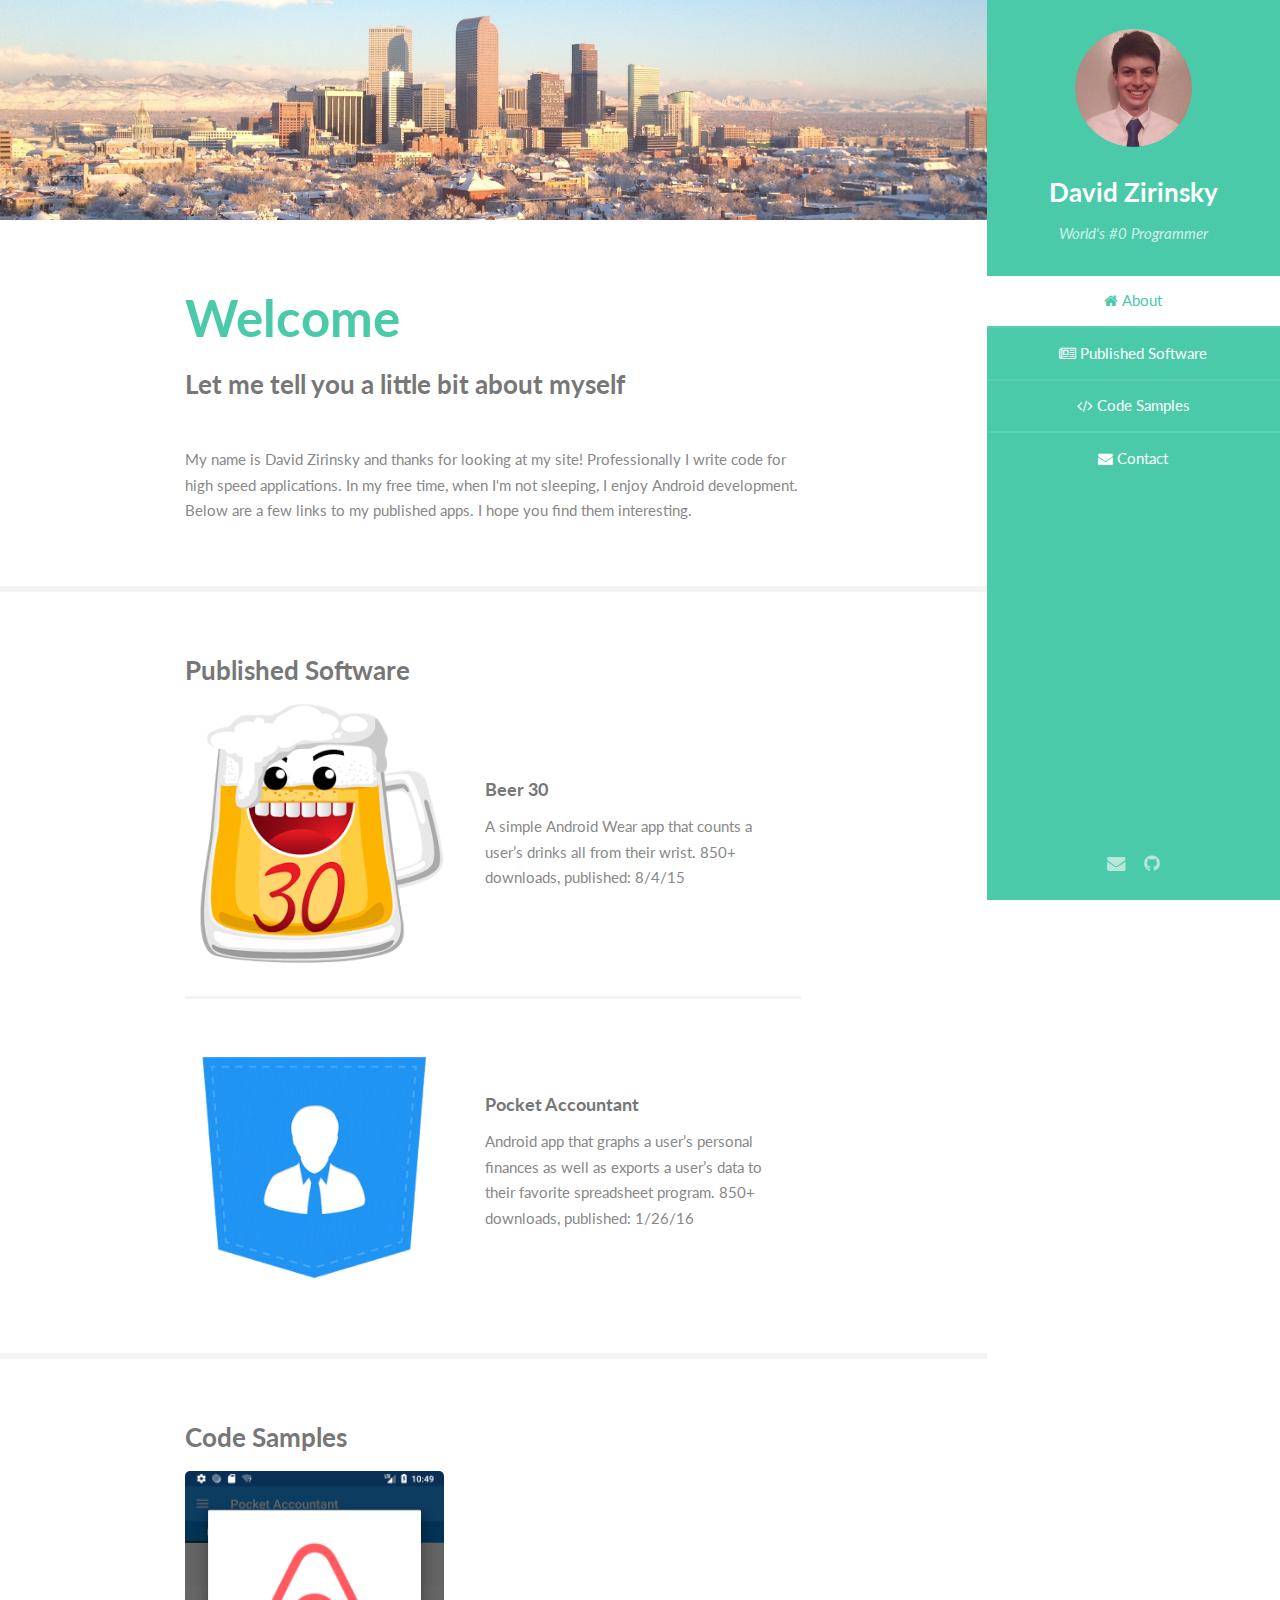
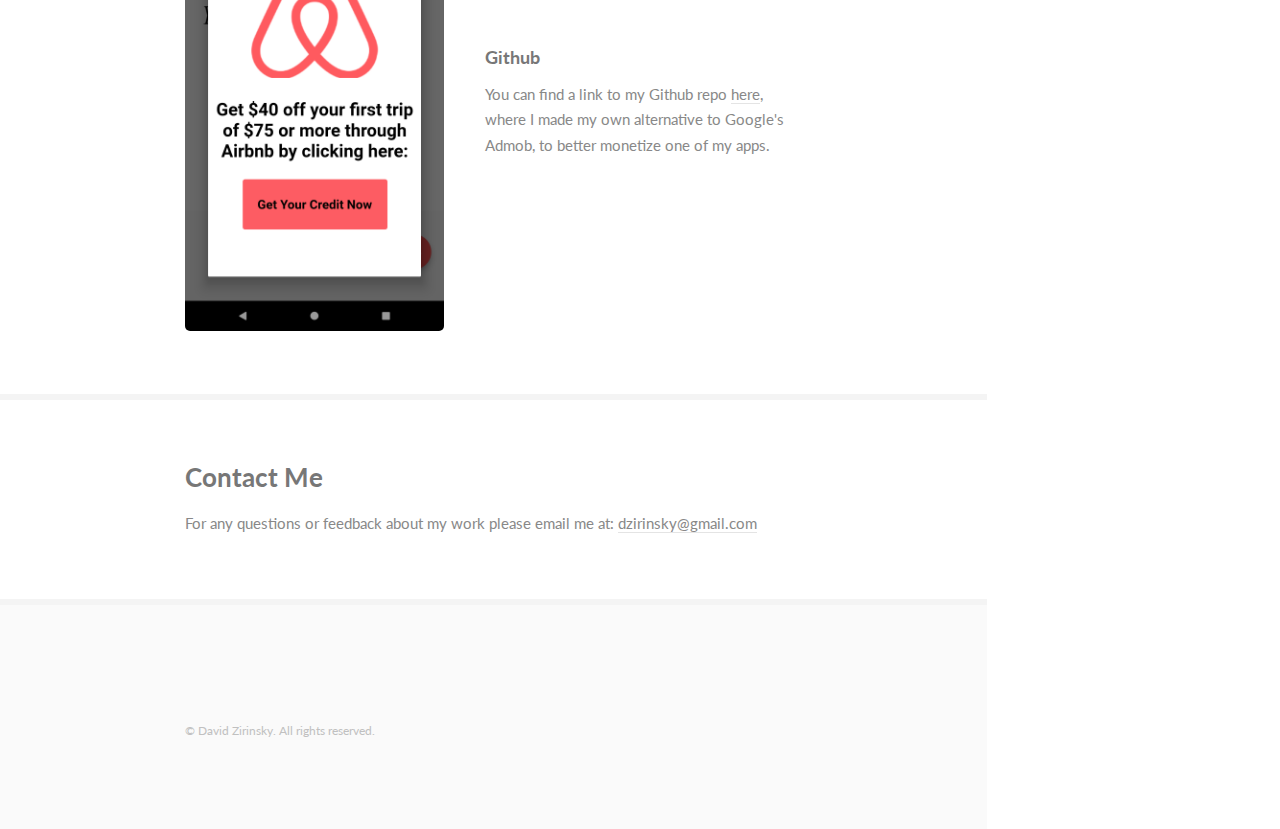
==== index.html @ 1b9c3141 "Update index.html" ====
<!DOCTYPE HTML>
<html>
	<head>
		<title>David Zirinsky's Personal Site</title>
		<meta charset="utf-8" />
		<meta name="viewport" content="width=device-width, initial-scale=1" />
		<!--[if lte IE 8]><script src="assets/js/ie/html5shiv.js"></script><![endif]-->
		<link rel="stylesheet" href="assets/css/main.css" />
		<!--[if lte IE 8]><link rel="stylesheet" href="assets/css/ie8.css" /><![endif]-->
		<script>
  			(function(i,s,o,g,r,a,m){i['GoogleAnalyticsObject']=r;i[r]=i[r]||function(){
  			(i[r].q=i[r].q||[]).push(arguments)},i[r].l=1*new Date();a=s.createElement(o),
  			m=s.getElementsByTagName(o)[0];a.async=1;a.src=g;m.parentNode.insertBefore(a,m)
  			})(window,document,'script','https://www.google-analytics.com/analytics.js','ga');

			ga('create', 'UA-75041643-2', 'auto');
 			ga('send', 'pageview');

		</script>
	</head>
	<body>

		<!-- Header -->
			<section id="header">
				<header>
					<span class="image avatar"><img src="images/avatar.jpg" alt="" /></span>
					<h1 id="logo"><a href="#">David Zirinsky</a></h1>
					<p>World's #0 Programmer</p>
				</header>
				<nav id="nav">
					<ul>
						<li><a href="#one" class="active"><i class="fa fa-home" aria-hidden="true"></i>  About</a></li>
						<li><a href="#two"><i class="fa fa-newspaper-o" aria-hidden="true"></i>  Published Software</a></li>
						<li><a href="#three"><i class="fa fa-code" aria-hidden="true"></i>  Code Samples</a></li>
						<li><a href="#four"><i class="fa fa-envelope" aria-hidden="true"></i>  Contact</a></li>
					</ul>
				</nav>
				
				<footer>
					<ul class="icons">

						<li><a href="mailto:dzirinsky@gmail.com" class="icon fa-envelope"><span class="label">Email</span></a></li>
						<li><a href="https://github.com/DavidZirinsky/" class="icon fa-github"><span class="label">Github</span></a></li>

					</ul>
				</footer>
			
			</section>

		<!-- Wrapper -->
			<div id="wrapper">

				<!-- Main -->
					<div id="main">

						<!-- About -->
							<section id="one">
								<div class="container">
									<header class="major">
										<h2>Welcome</h2>
										<p>Let me tell you a little bit about myself<br />

									</header>
									<p>My name is David Zirinsky and thanks for looking at my site! Professionally I write code for high speed applications. In my free time, when I'm not sleeping, I enjoy Android development.
										Below are a few links to my published apps. I hope you find them interesting.
									</p>
								</div>
							</section>

						
						<!-- Software -->
							<section id="two">
								<div class="container">
									<h3>Published Software</h3>
									
									<div class="features">
										<article>
											<a href="https://play.google.com/store/apps/details?id=rapidrabbitsoftware.beer30&hl=en" class="image"><img src="images/beer_30.png" alt="" /></a>
											<div class="inner">
												<h4><a href="https://play.google.com/store/apps/details?id=rapidrabbitsoftware.beer30&hl=en">Beer 30</a></h4>
												<p>A simple Android Wear app that counts a user’s drinks all from their wrist. 850+ downloads, published: 8/4/15</p>
											</div>
										</article>
										<article>
											<a href="https://play.google.com/store/apps/details?id=com.DavidZirinsky.PocketAccountant&hl=en" class="image"><img src="images/pocket accountant.png" alt="" /></a>
											
											<div class="inner">
												<h4><a href="https://play.google.com/store/apps/details?id=com.DavidZirinsky.PocketAccountant&hl=en">
													Pocket Accountant</a></h4>
												<p>
													Android app that graphs a user’s personal finances as well as exports a user’s data to their favorite spreadsheet program.  850+ downloads, published: 1/26/16
												</p>
											</div>
										</article>
										
									</div>
								</div>
							</section>
						
						<!-- code samples-->
							<section id="three">
								<div class="container">
									<h3>Code Samples</h3>

<div class="features">
										<article>
											<a href="https://github.com/DavidZirinsky/Custom-Ad" class="image"><img src="images/screenshot.png" alt="" /></a>
											<div class="inner">
												<h4><a href="https://github.com/DavidZirinsky/Custom-Ad">Github</a></h4>
												<p>You can find a link to my Github repo <a href="https://github.com/DavidZirinsky/Custom-Ad">here</a>, where I made my own alternative to Google's Admob, to better monetize one of my apps.</p>
											</div>
										</article>
</div>


									
									</ul>
								</div>
							</section>						

						<!--contact -->
							<section id="four">
								<div class="container">
									<h3>Contact Me</h3>
									

							<p>For any questions or feedback about my work please email me at: <a href="mailto:dzirinsky@gmail.com">dzirinsky@gmail.com</a></p>
							
								</div>
							</section>
						


					<section id="footer">
						<div class="container">
							<ul class="copyright">
								<li>&copy; David Zirinsky. All rights reserved.</li>
							</ul>
						</div>
					</section>

			</div>

		<!-- Scripts -->
			<script src="assets/js/jquery.min.js"></script>
			<script src="assets/js/jquery.scrollzer.min.js"></script>
			<script src="assets/js/jquery.scrolly.min.js"></script>
			<script src="assets/js/skel.min.js"></script>
			<script src="assets/js/util.js"></script>
			<!--[if lte IE 8]><script src="assets/js/ie/respond.min.js"></script><![endif]-->
			<script src="assets/js/main.js"></script>

	</body>
	
</html>
---- assets/css/main.css ----
@import url("font-awesome.min.css");
@import url("https://fonts.googleapis.com/css?family=Lato:400,400italic,700,700italic|Source+Code+Pro:400");




/* Reset */
	html, body, div, span, applet, object, iframe, h1, h2, h3, h4, h5, h6, p, blockquote, pre, a, abbr, acronym, address, big, cite, code, del, dfn, em, img, ins, kbd, q, s, samp, small, strike, strong, sub, sup, tt, var, b, u, i, center, dl, dt, dd, ol, ul, li, fieldset, form, label, legend, table, caption, tbody, tfoot, thead, tr, th, td, article, aside, canvas, details, embed, figure, figcaption, footer, header, hgroup, menu, nav, output, ruby, section, summary, time, mark, audio, video {
		margin: 0;
		padding: 0;
		border: 0;
		font-size: 100%;
		font: inherit;
		vertical-align: baseline;
	}

	article, aside, details, figcaption, figure, footer, header, hgroup, menu, nav, section {
		display: block;
	}

	body {
		line-height: 1;
	}

	ol, ul {
		list-style: none;
	}

	blockquote, q {
		quotes: none;
	}

	blockquote:before, blockquote:after, q:before, q:after {
		content: '';
		content: none;
	}

	table {
		border-collapse: collapse;
		border-spacing: 0;
	}

	body {
		-webkit-text-size-adjust: none;
	}

/* Box Model */

	*, *:before, *:after {
		-moz-box-sizing: border-box;
		-webkit-box-sizing: border-box;
		box-sizing: border-box;
	}

/* Containers */

	.container {
		margin-left: auto;
		margin-right: auto;
	}

	.container.\31 25\25 {
		width: 100%;
		max-width: 56.25em;
		min-width: 45em;
	}

	.container.\37 5\25 {
		width: 33.75em;
	}

	.container.\35 0\25 {
		width: 22.5em;
	}

	.container.\32 5\25 {
		width: 11.25em;
	}

	.container {
		width: 45em;
	}

	@media screen and (max-width: 1680px) {

		.container.\31 25\25 {
			width: 100%;
			max-width: 56.25em;
			min-width: 45em;
		}

		.container.\37 5\25 {
			width: 33.75em;
		}

		.container.\35 0\25 {
			width: 22.5em;
		}

		.container.\32 5\25 {
			width: 11.25em;
		}

		.container {
			width: 45em;
		}

	}

	@media screen and (max-width: 1280px) {

		.container.\31 25\25 {
			width: 100%;
			max-width: 52.5em;
			min-width: 42em;
		}

		.container.\37 5\25 {
			width: 31.5em;
		}

		.container.\35 0\25 {
			width: 21em;
		}

		.container.\32 5\25 {
			width: 10.5em;
		}

		.container {
			width: 42em;
		}

	}

	@media screen and (max-width: 1024px) {

		.container.\31 25\25 {
			width: 100%;
			max-width: 106.25%;
			min-width: 85%;
		}

		.container.\37 5\25 {
			width: 63.75%;
		}

		.container.\35 0\25 {
			width: 42.5%;
		}

		.container.\32 5\25 {
			width: 21.25%;
		}

		.container {
			width: 85% !important;
		}

	}

	@media screen and (max-width: 736px) {

		.container.\31 25\25 {
			width: 100%;
			max-width: 112.5%;
			min-width: 90%;
		}

		.container.\37 5\25 {
			width: 67.5%;
		}

		.container.\35 0\25 {
			width: 45%;
		}

		.container.\32 5\25 {
			width: 22.5%;
		}

		.container {
			width: 90% !important;
		}

	}

	@media screen and (max-width: 480px) {

		.container.\31 25\25 {
			width: 100%;
			max-width: 112.5%;
			min-width: 90%;
		}

		.container.\37 5\25 {
			width: 67.5%;
		}

		.container.\35 0\25 {
			width: 45%;
		}

		.container.\32 5\25 {
			width: 22.5%;
		}

		.container {
			width: 90% !important;
		}

	}

/* Grid */

	.row {
		border-bottom: solid 1px transparent;
		-moz-box-sizing: border-box;
		-webkit-box-sizing: border-box;
		box-sizing: border-box;
	}

	.row > * {
		float: left;
		-moz-box-sizing: border-box;
		-webkit-box-sizing: border-box;
		box-sizing: border-box;
	}

	.row:after, .row:before {
		content: '';
		display: block;
		clear: both;
		height: 0;
	}

	.row.uniform > * > :first-child {
		margin-top: 0;
	}

	.row.uniform > * > :last-child {
		margin-bottom: 0;
	}

	.row.\30 \25 > * {
		padding: 0 0 0 0em;
	}

	.row.\30 \25 {
		margin: 0 0 -1px 0em;
	}

	.row.uniform.\30 \25 > * {
		padding: 0em 0 0 0em;
	}

	.row.uniform.\30 \25 {
		margin: 0em 0 -1px 0em;
	}

	.row > * {
		padding: 0 0 0 2em;
	}

	.row {
		margin: 0 0 -1px -2em;
	}

	.row.uniform > * {
		padding: 2em 0 0 2em;
	}

	.row.uniform {
		margin: -2em 0 -1px -2em;
	}

	.row.\32 00\25 > * {
		padding: 0 0 0 4em;
	}

	.row.\32 00\25 {
		margin: 0 0 -1px -4em;
	}

	.row.uniform.\32 00\25 > * {
		padding: 4em 0 0 4em;
	}

	.row.uniform.\32 00\25 {
		margin: -4em 0 -1px -4em;
	}

	.row.\31 50\25 > * {
		padding: 0 0 0 3em;
	}

	.row.\31 50\25 {
		margin: 0 0 -1px -3em;
	}

	.row.uniform.\31 50\25 > * {
		padding: 3em 0 0 3em;
	}

	.row.uniform.\31 50\25 {
		margin: -3em 0 -1px -3em;
	}

	.row.\35 0\25 > * {
		padding: 0 0 0 1em;
	}

	.row.\35 0\25 {
		margin: 0 0 -1px -1em;
	}

	.row.uniform.\35 0\25 > * {
		padding: 1em 0 0 1em;
	}

	.row.uniform.\35 0\25 {
		margin: -1em 0 -1px -1em;
	}

	.row.\32 5\25 > * {
		padding: 0 0 0 0.5em;
	}

	.row.\32 5\25 {
		margin: 0 0 -1px -0.5em;
	}

	.row.uniform.\32 5\25 > * {
		padding: 0.5em 0 0 0.5em;
	}

	.row.uniform.\32 5\25 {
		margin: -0.5em 0 -1px -0.5em;
	}

	.\31 2u, .\31 2u\24 {
		width: 100%;
		clear: none;
		margin-left: 0;
	}

	.\31 1u, .\31 1u\24 {
		width: 91.6666666667%;
		clear: none;
		margin-left: 0;
	}

	.\31 0u, .\31 0u\24 {
		width: 83.3333333333%;
		clear: none;
		margin-left: 0;
	}

	.\39 u, .\39 u\24 {
		width: 75%;
		clear: none;
		margin-left: 0;
	}

	.\38 u, .\38 u\24 {
		width: 66.6666666667%;
		clear: none;
		margin-left: 0;
	}

	.\37 u, .\37 u\24 {
		width: 58.3333333333%;
		clear: none;
		margin-left: 0;
	}

	.\36 u, .\36 u\24 {
		width: 50%;
		clear: none;
		margin-left: 0;
	}

	.\35 u, .\35 u\24 {
		width: 41.6666666667%;
		clear: none;
		margin-left: 0;
	}

	.\34 u, .\34 u\24 {
		width: 33.3333333333%;
		clear: none;
		margin-left: 0;
	}

	.\33 u, .\33 u\24 {
		width: 25%;
		clear: none;
		margin-left: 0;
	}

	.\32 u, .\32 u\24 {
		width: 16.6666666667%;
		clear: none;
		margin-left: 0;
	}

	.\31 u, .\31 u\24 {
		width: 8.3333333333%;
		clear: none;
		margin-left: 0;
	}

	.\31 2u\24 + *,
	.\31 1u\24 + *,
	.\31 0u\24 + *,
	.\39 u\24 + *,
	.\38 u\24 + *,
	.\37 u\24 + *,
	.\36 u\24 + *,
	.\35 u\24 + *,
	.\34 u\24 + *,
	.\33 u\24 + *,
	.\32 u\24 + *,
	.\31 u\24 + * {
		clear: left;
	}

	.\-11u {
		margin-left: 91.66667%;
	}

	.\-10u {
		margin-left: 83.33333%;
	}

	.\-9u {
		margin-left: 75%;
	}

	.\-8u {
		margin-left: 66.66667%;
	}

	.\-7u {
		margin-left: 58.33333%;
	}

	.\-6u {
		margin-left: 50%;
	}

	.\-5u {
		margin-left: 41.66667%;
	}

	.\-4u {
		margin-left: 33.33333%;
	}

	.\-3u {
		margin-left: 25%;
	}

	.\-2u {
		margin-left: 16.66667%;
	}

	.\-1u {
		margin-left: 8.33333%;
	}

	@media screen and (max-width: 1680px) {

		.row > * {
			padding: 0 0 0 2em;
		}

		.row {
			margin: 0 0 -1px -2em;
		}

		.row.uniform > * {
			padding: 2em 0 0 2em;
		}

		.row.uniform {
			margin: -2em 0 -1px -2em;
		}

		.row.\32 00\25 > * {
			padding: 0 0 0 4em;
		}

		.row.\32 00\25 {
			margin: 0 0 -1px -4em;
		}

		.row.uniform.\32 00\25 > * {
			padding: 4em 0 0 4em;
		}

		.row.uniform.\32 00\25 {
			margin: -4em 0 -1px -4em;
		}

		.row.\31 50\25 > * {
			padding: 0 0 0 3em;
		}

		.row.\31 50\25 {
			margin: 0 0 -1px -3em;
		}

		.row.uniform.\31 50\25 > * {
			padding: 3em 0 0 3em;
		}

		.row.uniform.\31 50\25 {
			margin: -3em 0 -1px -3em;
		}

		.row.\35 0\25 > * {
			padding: 0 0 0 1em;
		}

		.row.\35 0\25 {
			margin: 0 0 -1px -1em;
		}

		.row.uniform.\35 0\25 > * {
			padding: 1em 0 0 1em;
		}

		.row.uniform.\35 0\25 {
			margin: -1em 0 -1px -1em;
		}

		.row.\32 5\25 > * {
			padding: 0 0 0 0.5em;
		}

		.row.\32 5\25 {
			margin: 0 0 -1px -0.5em;
		}

		.row.uniform.\32 5\25 > * {
			padding: 0.5em 0 0 0.5em;
		}

		.row.uniform.\32 5\25 {
			margin: -0.5em 0 -1px -0.5em;
		}

		.\31 2u\28xlarge\29, .\31 2u\24\28xlarge\29 {
			width: 100%;
			clear: none;
			margin-left: 0;
		}

		.\31 1u\28xlarge\29, .\31 1u\24\28xlarge\29 {
			width: 91.6666666667%;
			clear: none;
			margin-left: 0;
		}

		.\31 0u\28xlarge\29, .\31 0u\24\28xlarge\29 {
			width: 83.3333333333%;
			clear: none;
			margin-left: 0;
		}

		.\39 u\28xlarge\29, .\39 u\24\28xlarge\29 {
			width: 75%;
			clear: none;
			margin-left: 0;
		}

		.\38 u\28xlarge\29, .\38 u\24\28xlarge\29 {
			width: 66.6666666667%;
			clear: none;
			margin-left: 0;
		}

		.\37 u\28xlarge\29, .\37 u\24\28xlarge\29 {
			width: 58.3333333333%;
			clear: none;
			margin-left: 0;
		}

		.\36 u\28xlarge\29, .\36 u\24\28xlarge\29 {
			width: 50%;
			clear: none;
			margin-left: 0;
		}

		.\35 u\28xlarge\29, .\35 u\24\28xlarge\29 {
			width: 41.6666666667%;
			clear: none;
			margin-left: 0;
		}

		.\34 u\28xlarge\29, .\34 u\24\28xlarge\29 {
			width: 33.3333333333%;
			clear: none;
			margin-left: 0;
		}

		.\33 u\28xlarge\29, .\33 u\24\28xlarge\29 {
			width: 25%;
			clear: none;
			margin-left: 0;
		}

		.\32 u\28xlarge\29, .\32 u\24\28xlarge\29 {
			width: 16.6666666667%;
			clear: none;
			margin-left: 0;
		}

		.\31 u\28xlarge\29, .\31 u\24\28xlarge\29 {
			width: 8.3333333333%;
			clear: none;
			margin-left: 0;
		}

		.\31 2u\24\28xlarge\29 + *,
		.\31 1u\24\28xlarge\29 + *,
		.\31 0u\24\28xlarge\29 + *,
		.\39 u\24\28xlarge\29 + *,
		.\38 u\24\28xlarge\29 + *,
		.\37 u\24\28xlarge\29 + *,
		.\36 u\24\28xlarge\29 + *,
		.\35 u\24\28xlarge\29 + *,
		.\34 u\24\28xlarge\29 + *,
		.\33 u\24\28xlarge\29 + *,
		.\32 u\24\28xlarge\29 + *,
		.\31 u\24\28xlarge\29 + * {
			clear: left;
		}

		.\-11u\28xlarge\29 {
			margin-left: 91.66667%;
		}

		.\-10u\28xlarge\29 {
			margin-left: 83.33333%;
		}

		.\-9u\28xlarge\29 {
			margin-left: 75%;
		}

		.\-8u\28xlarge\29 {
			margin-left: 66.66667%;
		}

		.\-7u\28xlarge\29 {
			margin-left: 58.33333%;
		}

		.\-6u\28xlarge\29 {
			margin-left: 50%;
		}

		.\-5u\28xlarge\29 {
			margin-left: 41.66667%;
		}

		.\-4u\28xlarge\29 {
			margin-left: 33.33333%;
		}

		.\-3u\28xlarge\29 {
			margin-left: 25%;
		}

		.\-2u\28xlarge\29 {
			margin-left: 16.66667%;
		}

		.\-1u\28xlarge\29 {
			margin-left: 8.33333%;
		}

	}

	@media screen and (max-width: 1280px) {

		.row > * {
			padding: 0 0 0 1.5em;
		}

		.row {
			margin: 0 0 -1px -1.5em;
		}

		.row.uniform > * {
			padding: 1.5em 0 0 1.5em;
		}

		.row.uniform {
			margin: -1.5em 0 -1px -1.5em;
		}

		.row.\32 00\25 > * {
			padding: 0 0 0 3em;
		}

		.row.\32 00\25 {
			margin: 0 0 -1px -3em;
		}

		.row.uniform.\32 00\25 > * {
			padding: 3em 0 0 3em;
		}

		.row.uniform.\32 00\25 {
			margin: -3em 0 -1px -3em;
		}

		.row.\31 50\25 > * {
			padding: 0 0 0 2.25em;
		}

		.row.\31 50\25 {
			margin: 0 0 -1px -2.25em;
		}

		.row.uniform.\31 50\25 > * {
			padding: 2.25em 0 0 2.25em;
		}

		.row.uniform.\31 50\25 {
			margin: -2.25em 0 -1px -2.25em;
		}

		.row.\35 0\25 > * {
			padding: 0 0 0 0.75em;
		}

		.row.\35 0\25 {
			margin: 0 0 -1px -0.75em;
		}

		.row.uniform.\35 0\25 > * {
			padding: 0.75em 0 0 0.75em;
		}

		.row.uniform.\35 0\25 {
			margin: -0.75em 0 -1px -0.75em;
		}

		.row.\32 5\25 > * {
			padding: 0 0 0 0.375em;
		}

		.row.\32 5\25 {
			margin: 0 0 -1px -0.375em;
		}

		.row.uniform.\32 5\25 > * {
			padding: 0.375em 0 0 0.375em;
		}

		.row.uniform.\32 5\25 {
			margin: -0.375em 0 -1px -0.375em;
		}

		.\31 2u\28large\29, .\31 2u\24\28large\29 {
			width: 100%;
			clear: none;
			margin-left: 0;
		}

		.\31 1u\28large\29, .\31 1u\24\28large\29 {
			width: 91.6666666667%;
			clear: none;
			margin-left: 0;
		}

		.\31 0u\28large\29, .\31 0u\24\28large\29 {
			width: 83.3333333333%;
			clear: none;
			margin-left: 0;
		}

		.\39 u\28large\29, .\39 u\24\28large\29 {
			width: 75%;
			clear: none;
			margin-left: 0;
		}

		.\38 u\28large\29, .\38 u\24\28large\29 {
			width: 66.6666666667%;
			clear: none;
			margin-left: 0;
		}

		.\37 u\28large\29, .\37 u\24\28large\29 {
			width: 58.3333333333%;
			clear: none;
			margin-left: 0;
		}

		.\36 u\28large\29, .\36 u\24\28large\29 {
			width: 50%;
			clear: none;
			margin-left: 0;
		}

		.\35 u\28large\29, .\35 u\24\28large\29 {
			width: 41.6666666667%;
			clear: none;
			margin-left: 0;
		}

		.\34 u\28large\29, .\34 u\24\28large\29 {
			width: 33.3333333333%;
			clear: none;
			margin-left: 0;
		}

		.\33 u\28large\29, .\33 u\24\28large\29 {
			width: 25%;
			clear: none;
			margin-left: 0;
		}

		.\32 u\28large\29, .\32 u\24\28large\29 {
			width: 16.6666666667%;
			clear: none;
			margin-left: 0;
		}

		.\31 u\28large\29, .\31 u\24\28large\29 {
			width: 8.3333333333%;
			clear: none;
			margin-left: 0;
		}

		.\31 2u\24\28large\29 + *,
		.\31 1u\24\28large\29 + *,
		.\31 0u\24\28large\29 + *,
		.\39 u\24\28large\29 + *,
		.\38 u\24\28large\29 + *,
		.\37 u\24\28large\29 + *,
		.\36 u\24\28large\29 + *,
		.\35 u\24\28large\29 + *,
		.\34 u\24\28large\29 + *,
		.\33 u\24\28large\29 + *,
		.\32 u\24\28large\29 + *,
		.\31 u\24\28large\29 + * {
			clear: left;
		}

		.\-11u\28large\29 {
			margin-left: 91.66667%;
		}

		.\-10u\28large\29 {
			margin-left: 83.33333%;
		}

		.\-9u\28large\29 {
			margin-left: 75%;
		}

		.\-8u\28large\29 {
			margin-left: 66.66667%;
		}

		.\-7u\28large\29 {
			margin-left: 58.33333%;
		}

		.\-6u\28large\29 {
			margin-left: 50%;
		}

		.\-5u\28large\29 {
			margin-left: 41.66667%;
		}

		.\-4u\28large\29 {
			margin-left: 33.33333%;
		}

		.\-3u\28large\29 {
			margin-left: 25%;
		}

		.\-2u\28large\29 {
			margin-left: 16.66667%;
		}

		.\-1u\28large\29 {
			margin-left: 8.33333%;
		}

	}

	@media screen and (max-width: 1024px) {

		.row > * {
			padding: 0 0 0 1.5em;
		}

		.row {
			margin: 0 0 -1px -1.5em;
		}

		.row.uniform > * {
			padding: 1.5em 0 0 1.5em;
		}

		.row.uniform {
			margin: -1.5em 0 -1px -1.5em;
		}

		.row.\32 00\25 > * {
			padding: 0 0 0 3em;
		}

		.row.\32 00\25 {
			margin: 0 0 -1px -3em;
		}

		.row.uniform.\32 00\25 > * {
			padding: 3em 0 0 3em;
		}

		.row.uniform.\32 00\25 {
			margin: -3em 0 -1px -3em;
		}

		.row.\31 50\25 > * {
			padding: 0 0 0 2.25em;
		}

		.row.\31 50\25 {
			margin: 0 0 -1px -2.25em;
		}

		.row.uniform.\31 50\25 > * {
			padding: 2.25em 0 0 2.25em;
		}

		.row.uniform.\31 50\25 {
			margin: -2.25em 0 -1px -2.25em;
		}

		.row.\35 0\25 > * {
			padding: 0 0 0 0.75em;
		}

		.row.\35 0\25 {
			margin: 0 0 -1px -0.75em;
		}

		.row.uniform.\35 0\25 > * {
			padding: 0.75em 0 0 0.75em;
		}

		.row.uniform.\35 0\25 {
			margin: -0.75em 0 -1px -0.75em;
		}

		.row.\32 5\25 > * {
			padding: 0 0 0 0.375em;
		}

		.row.\32 5\25 {
			margin: 0 0 -1px -0.375em;
		}

		.row.uniform.\32 5\25 > * {
			padding: 0.375em 0 0 0.375em;
		}

		.row.uniform.\32 5\25 {
			margin: -0.375em 0 -1px -0.375em;
		}

		.\31 2u\28medium\29, .\31 2u\24\28medium\29 {
			width: 100%;
			clear: none;
			margin-left: 0;
		}

		.\31 1u\28medium\29, .\31 1u\24\28medium\29 {
			width: 91.6666666667%;
			clear: none;
			margin-left: 0;
		}

		.\31 0u\28medium\29, .\31 0u\24\28medium\29 {
			width: 83.3333333333%;
			clear: none;
			margin-left: 0;
		}

		.\39 u\28medium\29, .\39 u\24\28medium\29 {
			width: 75%;
			clear: none;
			margin-left: 0;
		}

		.\38 u\28medium\29, .\38 u\24\28medium\29 {
			width: 66.6666666667%;
			clear: none;
			margin-left: 0;
		}

		.\37 u\28medium\29, .\37 u\24\28medium\29 {
			width: 58.3333333333%;
			clear: none;
			margin-left: 0;
		}

		.\36 u\28medium\29, .\36 u\24\28medium\29 {
			width: 50%;
			clear: none;
			margin-left: 0;
		}

		.\35 u\28medium\29, .\35 u\24\28medium\29 {
			width: 41.6666666667%;
			clear: none;
			margin-left: 0;
		}

		.\34 u\28medium\29, .\34 u\24\28medium\29 {
			width: 33.3333333333%;
			clear: none;
			margin-left: 0;
		}

		.\33 u\28medium\29, .\33 u\24\28medium\29 {
			width: 25%;
			clear: none;
			margin-left: 0;
		}

		.\32 u\28medium\29, .\32 u\24\28medium\29 {
			width: 16.6666666667%;
			clear: none;
			margin-left: 0;
		}

		.\31 u\28medium\29, .\31 u\24\28medium\29 {
			width: 8.3333333333%;
			clear: none;
			margin-left: 0;
		}

		.\31 2u\24\28medium\29 + *,
		.\31 1u\24\28medium\29 + *,
		.\31 0u\24\28medium\29 + *,
		.\39 u\24\28medium\29 + *,
		.\38 u\24\28medium\29 + *,
		.\37 u\24\28medium\29 + *,
		.\36 u\24\28medium\29 + *,
		.\35 u\24\28medium\29 + *,
		.\34 u\24\28medium\29 + *,
		.\33 u\24\28medium\29 + *,
		.\32 u\24\28medium\29 + *,
		.\31 u\24\28medium\29 + * {
			clear: left;
		}

		.\-11u\28medium\29 {
			margin-left: 91.66667%;
		}

		.\-10u\28medium\29 {
			margin-left: 83.33333%;
		}

		.\-9u\28medium\29 {
			margin-left: 75%;
		}

		.\-8u\28medium\29 {
			margin-left: 66.66667%;
		}

		.\-7u\28medium\29 {
			margin-left: 58.33333%;
		}

		.\-6u\28medium\29 {
			margin-left: 50%;
		}

		.\-5u\28medium\29 {
			margin-left: 41.66667%;
		}

		.\-4u\28medium\29 {
			margin-left: 33.33333%;
		}

		.\-3u\28medium\29 {
			margin-left: 25%;
		}

		.\-2u\28medium\29 {
			margin-left: 16.66667%;
		}

		.\-1u\28medium\29 {
			margin-left: 8.33333%;
		}

	}

	@media screen and (max-width: 736px) {

		.row > * {
			padding: 0 0 0 1.25em;
		}

		.row {
			margin: 0 0 -1px -1.25em;
		}

		.row.uniform > * {
			padding: 1.25em 0 0 1.25em;
		}

		.row.uniform {
			margin: -1.25em 0 -1px -1.25em;
		}

		.row.\32 00\25 > * {
			padding: 0 0 0 2.5em;
		}

		.row.\32 00\25 {
			margin: 0 0 -1px -2.5em;
		}

		.row.uniform.\32 00\25 > * {
			padding: 2.5em 0 0 2.5em;
		}

		.row.uniform.\32 00\25 {
			margin: -2.5em 0 -1px -2.5em;
		}

		.row.\31 50\25 > * {
			padding: 0 0 0 1.875em;
		}

		.row.\31 50\25 {
			margin: 0 0 -1px -1.875em;
		}

		.row.uniform.\31 50\25 > * {
			padding: 1.875em 0 0 1.875em;
		}

		.row.uniform.\31 50\25 {
			margin: -1.875em 0 -1px -1.875em;
		}

		.row.\35 0\25 > * {
			padding: 0 0 0 0.625em;
		}

		.row.\35 0\25 {
			margin: 0 0 -1px -0.625em;
		}

		.row.uniform.\35 0\25 > * {
			padding: 0.625em 0 0 0.625em;
		}

		.row.uniform.\35 0\25 {
			margin: -0.625em 0 -1px -0.625em;
		}

		.row.\32 5\25 > * {
			padding: 0 0 0 0.3125em;
		}

		.row.\32 5\25 {
			margin: 0 0 -1px -0.3125em;
		}

		.row.uniform.\32 5\25 > * {
			padding: 0.3125em 0 0 0.3125em;
		}

		.row.uniform.\32 5\25 {
			margin: -0.3125em 0 -1px -0.3125em;
		}

		.\31 2u\28small\29, .\31 2u\24\28small\29 {
			width: 100%;
			clear: none;
			margin-left: 0;
		}

		.\31 1u\28small\29, .\31 1u\24\28small\29 {
			width: 91.6666666667%;
			clear: none;
			margin-left: 0;
		}

		.\31 0u\28small\29, .\31 0u\24\28small\29 {
			width: 83.3333333333%;
			clear: none;
			margin-left: 0;
		}

		.\39 u\28small\29, .\39 u\24\28small\29 {
			width: 75%;
			clear: none;
			margin-left: 0;
		}

		.\38 u\28small\29, .\38 u\24\28small\29 {
			width: 66.6666666667%;
			clear: none;
			margin-left: 0;
		}

		.\37 u\28small\29, .\37 u\24\28small\29 {
			width: 58.3333333333%;
			clear: none;
			margin-left: 0;
		}

		.\36 u\28small\29, .\36 u\24\28small\29 {
			width: 50%;
			clear: none;
			margin-left: 0;
		}

		.\35 u\28small\29, .\35 u\24\28small\29 {
			width: 41.6666666667%;
			clear: none;
			margin-left: 0;
		}

		.\34 u\28small\29, .\34 u\24\28small\29 {
			width: 33.3333333333%;
			clear: none;
			margin-left: 0;
		}

		.\33 u\28small\29, .\33 u\24\28small\29 {
			width: 25%;
			clear: none;
			margin-left: 0;
		}

		.\32 u\28small\29, .\32 u\24\28small\29 {
			width: 16.6666666667%;
			clear: none;
			margin-left: 0;
		}

		.\31 u\28small\29, .\31 u\24\28small\29 {
			width: 8.3333333333%;
			clear: none;
			margin-left: 0;
		}

		.\31 2u\24\28small\29 + *,
		.\31 1u\24\28small\29 + *,
		.\31 0u\24\28small\29 + *,
		.\39 u\24\28small\29 + *,
		.\38 u\24\28small\29 + *,
		.\37 u\24\28small\29 + *,
		.\36 u\24\28small\29 + *,
		.\35 u\24\28small\29 + *,
		.\34 u\24\28small\29 + *,
		.\33 u\24\28small\29 + *,
		.\32 u\24\28small\29 + *,
		.\31 u\24\28small\29 + * {
			clear: left;
		}

		.\-11u\28small\29 {
			margin-left: 91.66667%;
		}

		.\-10u\28small\29 {
			margin-left: 83.33333%;
		}

		.\-9u\28small\29 {
			margin-left: 75%;
		}

		.\-8u\28small\29 {
			margin-left: 66.66667%;
		}

		.\-7u\28small\29 {
			margin-left: 58.33333%;
		}

		.\-6u\28small\29 {
			margin-left: 50%;
		}

		.\-5u\28small\29 {
			margin-left: 41.66667%;
		}

		.\-4u\28small\29 {
			margin-left: 33.33333%;
		}

		.\-3u\28small\29 {
			margin-left: 25%;
		}

		.\-2u\28small\29 {
			margin-left: 16.66667%;
		}

		.\-1u\28small\29 {
			margin-left: 8.33333%;
		}

	}

	@media screen and (max-width: 480px) {

		.row > * {
			padding: 0 0 0 1.25em;
		}

		.row {
			margin: 0 0 -1px -1.25em;
		}

		.row.uniform > * {
			padding: 1.25em 0 0 1.25em;
		}

		.row.uniform {
			margin: -1.25em 0 -1px -1.25em;
		}

		.row.\32 00\25 > * {
			padding: 0 0 0 2.5em;
		}

		.row.\32 00\25 {
			margin: 0 0 -1px -2.5em;
		}

		.row.uniform.\32 00\25 > * {
			padding: 2.5em 0 0 2.5em;
		}

		.row.uniform.\32 00\25 {
			margin: -2.5em 0 -1px -2.5em;
		}

		.row.\31 50\25 > * {
			padding: 0 0 0 1.875em;
		}

		.row.\31 50\25 {
			margin: 0 0 -1px -1.875em;
		}

		.row.uniform.\31 50\25 > * {
			padding: 1.875em 0 0 1.875em;
		}

		.row.uniform.\31 50\25 {
			margin: -1.875em 0 -1px -1.875em;
		}

		.row.\35 0\25 > * {
			padding: 0 0 0 0.625em;
		}

		.row.\35 0\25 {
			margin: 0 0 -1px -0.625em;
		}

		.row.uniform.\35 0\25 > * {
			padding: 0.625em 0 0 0.625em;
		}

		.row.uniform.\35 0\25 {
			margin: -0.625em 0 -1px -0.625em;
		}

		.row.\32 5\25 > * {
			padding: 0 0 0 0.3125em;
		}

		.row.\32 5\25 {
			margin: 0 0 -1px -0.3125em;
		}

		.row.uniform.\32 5\25 > * {
			padding: 0.3125em 0 0 0.3125em;
		}

		.row.uniform.\32 5\25 {
			margin: -0.3125em 0 -1px -0.3125em;
		}

		.\31 2u\28xsmall\29, .\31 2u\24\28xsmall\29 {
			width: 100%;
			clear: none;
			margin-left: 0;
		}

		.\31 1u\28xsmall\29, .\31 1u\24\28xsmall\29 {
			width: 91.6666666667%;
			clear: none;
			margin-left: 0;
		}

		.\31 0u\28xsmall\29, .\31 0u\24\28xsmall\29 {
			width: 83.3333333333%;
			clear: none;
			margin-left: 0;
		}

		.\39 u\28xsmall\29, .\39 u\24\28xsmall\29 {
			width: 75%;
			clear: none;
			margin-left: 0;
		}

		.\38 u\28xsmall\29, .\38 u\24\28xsmall\29 {
			width: 66.6666666667%;
			clear: none;
			margin-left: 0;
		}

		.\37 u\28xsmall\29, .\37 u\24\28xsmall\29 {
			width: 58.3333333333%;
			clear: none;
			margin-left: 0;
		}

		.\36 u\28xsmall\29, .\36 u\24\28xsmall\29 {
			width: 50%;
			clear: none;
			margin-left: 0;
		}

		.\35 u\28xsmall\29, .\35 u\24\28xsmall\29 {
			width: 41.6666666667%;
			clear: none;
			margin-left: 0;
		}

		.\34 u\28xsmall\29, .\34 u\24\28xsmall\29 {
			width: 33.3333333333%;
			clear: none;
			margin-left: 0;
		}

		.\33 u\28xsmall\29, .\33 u\24\28xsmall\29 {
			width: 25%;
			clear: none;
			margin-left: 0;
		}

		.\32 u\28xsmall\29, .\32 u\24\28xsmall\29 {
			width: 16.6666666667%;
			clear: none;
			margin-left: 0;
		}

		.\31 u\28xsmall\29, .\31 u\24\28xsmall\29 {
			width: 8.3333333333%;
			clear: none;
			margin-left: 0;
		}

		.\31 2u\24\28xsmall\29 + *,
		.\31 1u\24\28xsmall\29 + *,
		.\31 0u\24\28xsmall\29 + *,
		.\39 u\24\28xsmall\29 + *,
		.\38 u\24\28xsmall\29 + *,
		.\37 u\24\28xsmall\29 + *,
		.\36 u\24\28xsmall\29 + *,
		.\35 u\24\28xsmall\29 + *,
		.\34 u\24\28xsmall\29 + *,
		.\33 u\24\28xsmall\29 + *,
		.\32 u\24\28xsmall\29 + *,
		.\31 u\24\28xsmall\29 + * {
			clear: left;
		}

		.\-11u\28xsmall\29 {
			margin-left: 91.66667%;
		}

		.\-10u\28xsmall\29 {
			margin-left: 83.33333%;
		}

		.\-9u\28xsmall\29 {
			margin-left: 75%;
		}

		.\-8u\28xsmall\29 {
			margin-left: 66.66667%;
		}

		.\-7u\28xsmall\29 {
			margin-left: 58.33333%;
		}

		.\-6u\28xsmall\29 {
			margin-left: 50%;
		}

		.\-5u\28xsmall\29 {
			margin-left: 41.66667%;
		}

		.\-4u\28xsmall\29 {
			margin-left: 33.33333%;
		}

		.\-3u\28xsmall\29 {
			margin-left: 25%;
		}

		.\-2u\28xsmall\29 {
			margin-left: 16.66667%;
		}

		.\-1u\28xsmall\29 {
			margin-left: 8.33333%;
		}

	}

/* Basic */

	body {
		background: #fff;
	}

	body, input, select, textarea {
		color: #888;
		font-family: "Lato", sans-serif;
		font-size: 16pt;
		font-weight: 400;
		line-height: 1.75em;
	}

	a {
		-moz-transition: color 0.2s ease-in-out, border-color 0.2s ease-in-out;
		-webkit-transition: color 0.2s ease-in-out, border-color 0.2s ease-in-out;
		-ms-transition: color 0.2s ease-in-out, border-color 0.2s ease-in-out;
		transition: color 0.2s ease-in-out, border-color 0.2s ease-in-out;
		border-bottom: solid 1px #e4e4e4;
		color: inherit;
		text-decoration: none;
	}

		a:hover {
			border-bottom-color: transparent;
			color: #4acaa8 !important;
		}

	strong, b {
		color: #777;
		font-weight: 700;
	}

	em, i {
		font-style: italic;
	}

	p {
		margin: 0 0 2.25em 0;
	}

	h1, h2, h3, h4, h5, h6 {
		color: #777;
		font-weight: 700;
		line-height: 1em;
		margin: 0 0 0.5625em 0;
	}

		h1 a, h2 a, h3 a, h4 a, h5 a, h6 a {
			border: 0;
			color: inherit;
			text-decoration: none;
		}

	h2 {
		font-size: 2em;
		line-height: 1.5em;
	}

	h3 {
		font-size: 1.75em;
		line-height: 1.5em;
	}

	h4 {
		font-size: 1.25em;
		line-height: 1.5em;
	}

	h5 {
		font-size: 0.9em;
		line-height: 1.5em;
	}

	h6 {
		font-size: 0.7em;
		line-height: 1.5em;
	}

	sub {
		font-size: 0.8em;
		position: relative;
		top: 0.5em;
	}

	sup {
		font-size: 0.8em;
		position: relative;
		top: -0.5em;
	}

	hr {
		border: 0;
		border-bottom: solid 2px #f4f4f4;
		margin: 2.25em 0;
	}

		hr.major {
			margin: 3.375em 0;
		}

	blockquote {
		border-left: solid 8px #e4e4e4;
		font-style: italic;
		margin: 0 0 2.25em 0;
		padding: 0.5em 0 0.5em 2em;
	}

	code {
		background: #555;
		border-radius: 5px;
		color: #fff;
		font-family: "Source Code Pro", monospace;
		font-size: 0.9em;
		margin: 0 0.25em;
		padding: 0.25em 0.65em;
	}

	pre {
		font-family: "Source Code Pro", monospace;
		font-size: 0.9em;
		margin: 0 0 2.25em 0;
	}

		pre code {
			-webkit-overflow-scrolling: touch;
			display: block;
			line-height: 1.5em;
			overflow-x: auto;
			padding: 1em 1.5em;
		}

	.align-left {
		text-align: left;
	}

	.align-center {
		text-align: center;
	}

	.align-right {
		text-align: right;
	}

/* Section/Article */

	section.special, article.special {
		text-align: center;
	}

	header p {
		color: #aaa;
		position: relative;
		margin: 0 0 1.6875em 0;
	}

	header h2 + p {
		font-size: 1.25em;
		margin-top: -0.5em;
		line-height: 1.5em;
	}

	header h3 + p {
		font-size: 1.1em;
		margin-top: -0.35em;
		line-height: 1.5em;
	}

	header h4 + p,
	header h5 + p,
	header h6 + p {
		font-size: 0.9em;
		margin-top: -0.25em;
		line-height: 1.5em;
	}

	header.major h2 {
		color: #4acaa8;
		font-size: 3.5em;
	}

		header.major h2 + p {
			color: #777;
			font-size: 1.75em;
			font-weight: 700;
			margin-top: -0.75em;
		}

/* Form */

	form {
		margin: 0 0 2.25em 0;
	}

	label {
		color: #777;
		display: block;
		font-size: 0.9em;
		font-weight: 700;
		margin: 0 0 1.125em 0;
	}

	input::-moz-focus-inner {
		border: 0;
		padding: 0;
	}

	input[type="text"],
	input[type="password"],
	input[type="email"],
	select,
	textarea {
		-moz-appearance: none;
		-webkit-appearance: none;
		-ms-appearance: none;
		appearance: none;
		border-radius: 5px;
		border: none;
		border: solid 2px #e4e4e4;
		color: inherit;
		display: block;
		outline: 0;
		padding: 0 1em;
		text-decoration: none;
		width: 100%;
	}

		input[type="text"]:invalid,
		input[type="password"]:invalid,
		input[type="email"]:invalid,
		select:invalid,
		textarea:invalid {
			box-shadow: none;
		}

		input[type="text"]:focus,
		input[type="password"]:focus,
		input[type="email"]:focus,
		select:focus,
		textarea:focus {
			border-color: #4acaa8;
		}

	.select-wrapper {
		text-decoration: none;
		display: block;
		position: relative;
	}

		.select-wrapper:before {
			-moz-osx-font-smoothing: grayscale;
			-webkit-font-smoothing: antialiased;
			font-family: FontAwesome;
			font-style: normal;
			font-weight: normal;
			text-transform: none !important;
		}

		.select-wrapper:before {
			color: #e4e4e4;
			content: '\f078';
			display: block;
			height: 2.75em;
			line-height: 2.75em;
			pointer-events: none;
			position: absolute;
			right: 0;
			text-align: center;
			top: 0;
			width: 2.75em;
		}

		.select-wrapper select::-ms-expand {
			display: none;
		}

	input[type="text"],
	input[type="password"],
	input[type="email"],
	select {
		height: 2.75em;
	}

	textarea {
		padding: 0.75em 1em;
	}

	input[type="checkbox"],
	input[type="radio"] {
		-moz-appearance: none;
		-webkit-appearance: none;
		-ms-appearance: none;
		appearance: none;
		display: block;
		float: left;
		margin-right: -2em;
		opacity: 0;
		width: 1em;
		z-index: -1;
	}

		input[type="checkbox"] + label,
		input[type="radio"] + label {
			text-decoration: none;
			color: #888;
			cursor: pointer;
			display: inline-block;
			font-size: 1em;
			font-weight: 400;
			padding-left: 2.4em;
			padding-right: 0.75em;
			position: relative;
		}

			input[type="checkbox"] + label:before,
			input[type="radio"] + label:before {
				-moz-osx-font-smoothing: grayscale;
				-webkit-font-smoothing: antialiased;
				font-family: FontAwesome;
				font-style: normal;
				font-weight: normal;
				text-transform: none !important;
			}

			input[type="checkbox"] + label:before,
			input[type="radio"] + label:before {
				background: #fafafa;
				border-radius: 5px;
				border: solid 2px #e4e4e4;
				content: '';
				display: inline-block;
				height: 1.65em;
				left: 0;
				line-height: 1.58125em;
				position: absolute;
				text-align: center;
				top: 0;
				width: 1.65em;
			}

		input[type="checkbox"]:checked + label:before,
		input[type="radio"]:checked + label:before {
			background: #989898;
			border-color: #989898;
			color: #ffffff;
			content: '\f00c';
		}

		input[type="checkbox"]:focus + label:before,
		input[type="radio"]:focus + label:before {
			border-color: #4acaa8;
		}

	input[type="checkbox"] + label:before {
		border-radius: 5px;
	}

	input[type="radio"] + label:before {
		border-radius: 100%;
	}

	::-webkit-input-placeholder {
		color: #aaa !important;
		font-style: italic;
		opacity: 1.0;
	}

	:-moz-placeholder {
		color: #aaa !important;
		font-style: italic;
		opacity: 1.0;
	}

	::-moz-placeholder {
		color: #aaa !important;
		font-style: italic;
		opacity: 1.0;
	}

	:-ms-input-placeholder {
		color: #aaa !important;
		font-style: italic;
		opacity: 1.0;
	}

	.formerize-placeholder {
		color: #aaa !important;
		font-style: italic;
		opacity: 1.0;
	}

/* Box */

	.box {
		border-radius: 5px;
		border: solid 2px #e4e4e4;
		margin-bottom: 2.25em;
		padding: 1.5em;
	}

		.box > :last-child,
		.box > :last-child > :last-child,
		.box > :last-child > :last-child > :last-child {
			margin-bottom: 0;
		}

		.box.alt {
			border: 0;
			border-radius: 0;
			padding: 0;
		}

/* Icon */

	.icon {
		text-decoration: none;
		border-bottom: none;
		position: relative;
	}

		.icon:before {
			-moz-osx-font-smoothing: grayscale;
			-webkit-font-smoothing: antialiased;
			font-family: FontAwesome;
			font-style: normal;
			font-weight: normal;
			text-transform: none !important;
		}

		.icon > .label {
			display: none;
		}

/* Image */

	.image {
		border-radius: 5px;
		border: 0;
		display: inline-block;
		position: relative;
	}

		.image img {
			border-radius: 5px;
			display: block;
		}

		.image.left {
			float: left;
			margin: 0 2.5em 2em 0;
			top: 0.25em;
		}

		.image.right {
			float: right;
			margin: 0 0 2em 2.5em;
			top: 0.25em;
		}

		.image.fit {
			display: block;
			margin: 0 0 2.25em 0;
			width: 100%;
		}

			.image.fit img {
				display: block;
				width: 100%;
			}

		.image.avatar {
			border-radius: 100%;
			overflow: hidden;
		}

			.image.avatar img {
				border-radius: 100%;
				display: block;
				width: 100%;
			}

/* List */

	ol {
		list-style: decimal;
		margin: 0 0 2.25em 0;
		padding-left: 1.25em;
	}

		ol li {
			padding-left: 0.25em;
		}

	ul {
		list-style: disc;
		margin: 0 0 2.25em 0;
		padding-left: 1em;
	}

		ul li {
			padding-left: 0.5em;
		}

		ul.alt {
			list-style: none;
			padding-left: 0;
		}

			ul.alt li {
				border-top: solid 2px #f4f4f4;
				padding: 0.5em 0;
			}

				ul.alt li:first-child {
					border-top: 0;
					padding-top: 0;
				}

		ul.feature-icons {
			list-style: none;
			padding-left: 0;
		}

			ul.feature-icons li {
				text-decoration: none;
				display: inline-block;
				margin: 0 0 1.6875em 0;
				padding: 0.35em 0 0 3.5em;
				position: relative;
				vertical-align: top;
				width: 48%;
			}

				ul.feature-icons li:before {
					-moz-osx-font-smoothing: grayscale;
					-webkit-font-smoothing: antialiased;
					font-family: FontAwesome;
					font-style: normal;
					font-weight: normal;
					text-transform: none !important;
				}

				ul.feature-icons li:before {
					background: #4acaa8;
					border-radius: 100%;
					color: #ffffff;
					display: block;
					height: 2.5em;
					left: 0;
					line-height: 2.5em;
					position: absolute;
					text-align: center;
					top: 0;
					width: 2.5em;
				}

		ul.icons {
			cursor: default;
			list-style: none;
			padding-left: 0;
		}

			ul.icons li {
				display: inline-block;
				padding: 0 1em 0 0;
			}

				ul.icons li:last-child {
					padding-right: 0 !important;
				}

				ul.icons li .icon:before {
					font-size: 1.25em;
				}

		ul.actions {
			cursor: default;
			list-style: none;
			padding-left: 0;
		}

			ul.actions li {
				display: inline-block;
				padding: 0 1.125em 0 0;
				vertical-align: middle;
			}

				ul.actions li:last-child {
					padding-right: 0;
				}

			ul.actions.small li {
				padding: 0 0.5625em 0 0;
			}

			ul.actions.vertical li {
				display: block;
				padding: 1.125em 0 0 0;
			}

				ul.actions.vertical li:first-child {
					padding-top: 0;
				}

				ul.actions.vertical li > * {
					margin-bottom: 0;
				}

			ul.actions.vertical.small li {
				padding: 0.5625em 0 0 0;
			}

				ul.actions.vertical.small li:first-child {
					padding-top: 0;
				}

			ul.actions.fit {
				display: table;
				margin-left: -1.125em;
				padding: 0;
				table-layout: fixed;
				width: calc(100% + 1.125em);
			}

				ul.actions.fit li {
					display: table-cell;
					padding: 0 0 0 1.125em;
				}

					ul.actions.fit li > * {
						margin-bottom: 0;
					}

				ul.actions.fit.small {
					margin-left: -0.5625em;
					width: calc(100% + 0.5625em);
				}

					ul.actions.fit.small li {
						padding: 0 0 0 0.5625em;
					}

	dl {
		margin: 0 0 2.25em 0;
	}

/* Table */

	.table-wrapper {
		-webkit-overflow-scrolling: touch;
		overflow-x: auto;
	}

	table {
		margin: 0 0 2.25em 0;
		width: 100%;
	}

		table tbody tr {
			border: solid 2px #f4f4f4;
			border-left: 0;
			border-right: 0;
		}

			table tbody tr:nth-child(2n + 1) {
				background-color: #fafafa;
			}

		table td {
			padding: 0.75em 0.75em;
		}

		table th {
			color: #777;
			font-size: 0.9em;
			font-weight: 700;
			padding: 0 0.75em 0.75em 0.75em;
			text-align: left;
		}

		table thead {
			border-bottom: solid 4px #e4e4e4;
		}

		table tfoot {
			border-top: solid 4px #e4e4e4;
		}

		table.alt {
			border-collapse: separate;
		}

			table.alt tbody tr td {
				border: solid 2px #e4e4e4;
				border-left-width: 0;
				border-top-width: 0;
			}

				table.alt tbody tr td:first-child {
					border-left-width: 2px;
				}

			table.alt tbody tr:first-child td {
				border-top-width: 2px;
			}

			table.alt thead {
				border-bottom: 0;
			}

			table.alt tfoot {
				border-top: 0;
			}

/* Button */

	input[type="submit"],
	input[type="reset"],
	input[type="button"],
	.button {
		-moz-appearance: none;
		-webkit-appearance: none;
		-ms-appearance: none;
		appearance: none;
		-moz-transition: background-color 0.2s ease-in-out, color 0.2s ease-in-out;
		-webkit-transition: background-color 0.2s ease-in-out, color 0.2s ease-in-out;
		-ms-transition: background-color 0.2s ease-in-out, color 0.2s ease-in-out;
		transition: background-color 0.2s ease-in-out, color 0.2s ease-in-out;
		background-color: #989898;
		border-radius: 5px;
		border: 0;
		color: #ffffff !important;
		cursor: pointer;
		display: inline-block;
		font-weight: 700;
		height: 2.75em;
		line-height: 2.75em;
		padding: 0 1.5em;
		text-align: center;
		text-decoration: none;
		white-space: nowrap;
	}

		input[type="submit"]:hover,
		input[type="reset"]:hover,
		input[type="button"]:hover,
		.button:hover {
			background-color: #a5a5a5;
			color: #ffffff !important;
		}

		input[type="submit"]:active,
		input[type="reset"]:active,
		input[type="button"]:active,
		.button:active {
			background-color: #8b8b8b;
		}

		input[type="submit"].icon,
		input[type="reset"].icon,
		input[type="button"].icon,
		.button.icon {
			padding-left: 1.35em;
		}

			input[type="submit"].icon:before,
			input[type="reset"].icon:before,
			input[type="button"].icon:before,
			.button.icon:before {
				margin-right: 0.5em;
			}

		input[type="submit"].fit,
		input[type="reset"].fit,
		input[type="button"].fit,
		.button.fit {
			display: block;
			margin: 0 0 1.125em 0;
			width: 100%;
		}

		input[type="submit"].small,
		input[type="reset"].small,
		input[type="button"].small,
		.button.small {
			font-size: 0.8em;
		}

		input[type="submit"].big,
		input[type="reset"].big,
		input[type="button"].big,
		.button.big {
			font-size: 1.35em;
		}

		input[type="submit"].alt,
		input[type="reset"].alt,
		input[type="button"].alt,
		.button.alt {
			background-color: transparent;
			box-shadow: inset 0 0 0 2px #e4e4e4;
			color: #777 !important;
		}

			input[type="submit"].alt:hover,
			input[type="reset"].alt:hover,
			input[type="button"].alt:hover,
			.button.alt:hover {
				background-color: #f4f4f4;
				color: #777 !important;
			}

			input[type="submit"].alt:active,
			input[type="reset"].alt:active,
			input[type="button"].alt:active,
			.button.alt:active {
				background-color: #eaeaea;
			}

			input[type="submit"].alt.icon:before,
			input[type="reset"].alt.icon:before,
			input[type="button"].alt.icon:before,
			.button.alt.icon:before {
				color: #aaa;
			}

		input[type="submit"].special,
		input[type="reset"].special,
		input[type="button"].special,
		.button.special {
			background-color: #4acaa8;
			color: #ffffff !important;
		}

			input[type="submit"].special:hover,
			input[type="reset"].special:hover,
			input[type="button"].special:hover,
			.button.special:hover {
				background-color: #5ed0b1;
			}

			input[type="submit"].special:active,
			input[type="reset"].special:active,
			input[type="button"].special:active,
			.button.special:active {
				background-color: #39c29d;
			}

		input[type="submit"].disabled, input[type="submit"]:disabled,
		input[type="reset"].disabled,
		input[type="reset"]:disabled,
		input[type="button"].disabled,
		input[type="button"]:disabled,
		.button.disabled,
		.button:disabled {
			background-color: #888 !important;
			box-shadow: inset 0 -0.15em 0 0 rgba(0, 0, 0, 0.15);
			color: #fff !important;
			cursor: default;
			opacity: 0.25;
		}

/* Features */

	.features article {
		border-top: solid 3px #f4f4f4;
		margin-bottom: 2.25em;
		padding-top: 2.25em;
	}

		.features article:first-child {
			border-top: 0;
			padding-top: 0;
		}

		.features article .image {
			display: inline-block;
			padding-right: 2.5em;
			vertical-align: middle;
			width: 48%;
		}

			.features article .image img {
				display: block;
				width: 100%;
			}

		.features article .inner {
			display: inline-block;
			vertical-align: middle;
			width: 50%;
		}

			.features article .inner > :last-child {
				margin-bottom: 0;
			}

/* Header */

	#header {
		display: -moz-flex;
		display: -webkit-flex;
		display: -ms-flex;
		display: flex;
		-moz-flex-direction: column;
		-webkit-flex-direction: column;
		-ms-flex-direction: column;
		flex-direction: column;
		-moz-justify-content: space-between;
		-webkit-justify-content: space-between;
		-ms-justify-content: space-between;
		justify-content: space-between;
		background: #4acaa8;
		color: #d1f1e9;
		height: 100%;
		overflow-y: auto;
		position: fixed;
		text-align: center;
		top: 0;
		width: 23em;
		right: 0;
	}

		#header h1, #header h2, #header h3, #header h4, #header h5, #header h6 {
			color: #ffffff;
		}

			#header h1 a, #header h2 a, #header h3 a, #header h4 a, #header h5 a, #header h6 a {
				color: #ffffff;
			}

		#header header p {
			color: #b6e9dc;
		}

		#header a {
			color: #d1f1e9;
		}

			#header a:hover {
				color: #ffffff !important;
			}

		#header > header {
			-moz-flex-shrink: 0;
			-webkit-flex-shrink: 0;
			-ms-flex-shrink: 0;
			flex-shrink: 0;
			padding: 3em;
		}

			#header > header .avatar {
				display: block;
				margin: 0 auto 2.25em auto;
				width: 8em;
			}

			#header > header h1 {
				font-size: 1.75em;
				margin: 0;
			}

			#header > header p {
				color: #d1f1e9;
				font-style: italic;
				margin: 1em 0 0 0;
			}

		#header > footer {
			-moz-flex-shrink: 0;
			-webkit-flex-shrink: 0;
			-ms-flex-shrink: 0;
			flex-shrink: 0;
			bottom: 0;
			left: 0;
			padding: 2em;
			width: 100%;
		}

			#header > footer .icons {
				margin: 0;
			}

				#header > footer .icons li a {
					color: #b6e9dc;
				}

		#header > nav {
			-moz-flex-grow: 1;
			-webkit-flex-grow: 1;
			-ms-flex-grow: 1;
			flex-grow: 1;
		}

			#header > nav ul {
				list-style: none;
				margin: 0;
				padding: 0;
			}

				#header > nav ul li {
					border-top: solid 2px #5ccfb0;
					display: block;
					padding: 0;
				}

					#header > nav ul li a {
						-moz-transition: none;
						-webkit-transition: none;
						-ms-transition: none;
						transition: none;
						border: 0;
						color: #ffffff !important;
						display: block;
						padding: 0.85em 0;
						text-decoration: none;
					}

						#header > nav ul li a.active {
							background: #fff;
							color: #4acaa8 !important;
						}

					#header > nav ul li:first-child {
						border-top: 0;
					}

/* Wrapper */

	#wrapper {
		background: #fff;
		padding-right: 23em;
	}

/* Main */

	#main > section {
		border-top: solid 6px #f4f4f4;
	}

		#main > section > .container {
			padding: 6em 0 4em 0;
		}

		#main > section:first-child {
			border-top: 0;
		}

/* One */

	#one:before {
		background-image: url("../../images/banner.jpg");
		background-position: top right;
		background-repeat: no-repeat;
		background-size: cover;
		content: '';
		display: block;
		height: 15em;
		width: 100%;
	}

/* Footer */

	#footer {
		background: #fafafa;
		border-top: 0;
		color: #c0c0c0;
		overflow: hidden;
		padding: 4em 0 2em 0;
	}

		#footer .copyright {
			line-height: 1em;
			list-style: none;
			padding: 0;
		}

			#footer .copyright li {
				border-left: solid 1px #d4d4d4;
				display: inline-block;
				font-size: 0.8em;
				margin-left: 1em;
				padding-left: 1em;
			}

				#footer .copyright li:first-child {
					border-left: 0;
					margin-left: 0;
					padding-left: 0;
				}

				#footer .copyright li a {
					color: inherit;
				}

/* XLarge */

	@media screen and (max-width: 1680px) {

		/* Basic */

			body, input, select, textarea {
				font-size: 13pt;
			}

		/* Header */

			#header {
				width: 21em;
			}

				#header > header {
					padding: 2em;
				}

				#header > footer {
					padding: 1.5em;
				}

		/* Wrapper */

			#wrapper {
				padding-right: 21em;
			}

		/* Main */

			#main > section > .container {
				padding: 4em 0 2em 0;
			}

	}

/* Large */

	@media screen and (max-width: 1280px) {

		/* Basic */

			body, input, select, textarea {
				font-size: 11pt;
			}

		/* Header */

			#header {
				width: 20em;
			}

		/* Wrapper */

			#wrapper {
				padding-right: 20em;
			}

	}

/* Medium */

	#titleBar {
		display: none;
	}

	@media screen and (max-width: 1024px) {

		/* Basic */

			html, body {
				overflow-x: hidden;
			}

			body, input, select, textarea {
				font-size: 12pt;
			}

		/* Image */

			.image.left, .image.right {
				max-width: 40%;
			}

				.image.left img, .image.right img {
					width: 100%;
				}

		/* Header */

			#header {
				-moz-backface-visibility: hidden;
				-webkit-backface-visibility: hidden;
				-ms-backface-visibility: hidden;
				backface-visibility: hidden;
				-moz-transition: -moz-transform 0.5s ease;
				-webkit-transition: -webkit-transform 0.5s ease;
				-ms-transition: -ms-transform 0.5s ease;
				transition: transform 0.5s ease;
				display: block;
				height: 100%;
				overflow-y: auto;
				position: fixed;
				top: 0;
				width: 23em;
				z-index: 10002;
				-moz-transform: translateX(23em);
				-webkit-transform: translateX(23em);
				-ms-transform: translateX(23em);
				transform: translateX(23em);
				right: 0;
			}

				#header > footer {
					bottom: auto;
					left: auto;
					margin: 0.5em 0 0 0;
					position: relative;
					right: auto;
					top: auto;
				}

		/* Wrapper */

			#wrapper {
				-moz-backface-visibility: hidden;
				-webkit-backface-visibility: hidden;
				-ms-backface-visibility: hidden;
				backface-visibility: hidden;
				-moz-transition: -moz-transform 0.5s ease;
				-webkit-transition: -webkit-transform 0.5s ease;
				-ms-transition: -ms-transform 0.5s ease;
				transition: transform 0.5s ease;
				padding: 44px 0 1px 0;
			}

		/* One */

			#one:before {
				height: 10em;
			}

		/* Off-Canvas Navigation */

			#titleBar {
				-moz-backface-visibility: hidden;
				-webkit-backface-visibility: hidden;
				-ms-backface-visibility: hidden;
				backface-visibility: hidden;
				-moz-transition: -moz-transform 0.5s ease;
				-webkit-transition: -webkit-transform 0.5s ease;
				-ms-transition: -ms-transform 0.5s ease;
				transition: transform 0.5s ease;
				display: block;
				height: 44px;
				left: 0;
				position: fixed;
				top: 0;
				width: 100%;
				z-index: 10001;
				background: #222;
				color: #fff;
				min-width: 320px;
			}

				#titleBar .title {
					color: #fff;
					display: block;
					font-weight: 700;
					height: 44px;
					line-height: 44px;
					padding: 0 1em;
					width: 100%;
					text-align: left;
				}

					#titleBar .title a {
						border: 0;
						text-decoration: none;
					}

				#titleBar .toggle {
					text-decoration: none;
					height: 4em;
					position: absolute;
					top: 0;
					width: 6em;
					border: 0;
					outline: 0;
					right: 0;
				}

					#titleBar .toggle:before {
						-moz-osx-font-smoothing: grayscale;
						-webkit-font-smoothing: antialiased;
						font-family: FontAwesome;
						font-style: normal;
						font-weight: normal;
						text-transform: none !important;
					}

					#titleBar .toggle:before {
						background: #4acaa8;
						color: #ffffff;
						content: '\f0c9';
						display: block;
						font-size: 18px;
						height: 44px;
						line-height: 44px;
						position: absolute;
						text-align: center;
						top: 0;
						width: 64px;
						right: 0;
					}

			body.header-visible #wrapper, body.header-visible #titleBar {
				-moz-transform: translateX(-23em);
				-webkit-transform: translateX(-23em);
				-ms-transform: translateX(-23em);
				transform: translateX(-23em);
			}

			body.header-visible #header {
				-moz-transform: translateX(0);
				-webkit-transform: translateX(0);
				-ms-transform: translateX(0);
				transform: translateX(0);
			}

	}

/* Small */

	@media screen and (max-width: 736px) {

		/* Basic */

			body, input, select, textarea {
				font-size: 12pt;
			}

			h1 br, h2 br, h3 br, h4 br, h5 br, h6 br {
				display: none;
			}

			h2 {
				font-size: 1.75em;
			}

			h3 {
				font-size: 1.5em;
			}

			h4 {
				font-size: 1em;
			}

		/* Image */

			.image.left {
				margin: 0 1.5em 1em 0;
			}

			.image.right {
				margin: 0 0 1em 1.5em;
			}

		/* Section/Article */

			header br {
				display: none;
			}

			header.major h2 {
				font-size: 2.5em;
			}

				header.major h2 + p {
					font-size: 1.5em;
				}

		/* Features */

			.features article .image {
				display: block;
				margin: 0 0 2.25em 0;
				padding-right: 0;
				width: 100%;
			}

			.features article .inner {
				display: block;
				width: 100%;
			}

		/* Header */

			#header {
				width: 17em;
				-moz-transform: translateX(17em);
				-webkit-transform: translateX(17em);
				-ms-transform: translateX(17em);
				transform: translateX(17em);
				right: 0;
			}

				#header > header {
					padding: 2em;
				}

					#header > header .avatar {
						margin: 0 auto 1.6875em auto;
						width: 6em;
					}

					#header > header h1 {
						font-size: 1.5em;
					}

					#header > header p {
						margin: 1em 0 0 0;
					}

				#header > footer {
					padding: 1.5em;
				}

		/* Main */

			#main > section > .container {
				padding: 2em 0 0 0;
			}

		/* One */

			#one:before {
				height: 7em;
			}

		/* Footer */

			#footer {
				text-align: center;
			}

				#footer .copyright li {
					border-left: 0;
					display: block;
					line-height: 1.75em;
					margin: 0.75em 0 0 0;
					padding-left: 0;
				}

					#footer .copyright li:first-child {
						margin-top: 0;
					}

		/* Off-Canvas Navigation */

			#titleBar .toggle {
				height: 4em;
				width: 6em;
			}

				#titleBar .toggle:before {
					font-size: 14px;
					width: 44px;
				}

			body.header-visible #wrapper, body.header-visible #titleBar {
				-moz-transform: translateX(-17em);
				-webkit-transform: translateX(-17em);
				-ms-transform: translateX(-17em);
				transform: translateX(-17em);
			}

	}

/* XSmall */

	@media screen and (max-width: 480px) {

		/* Basic */

			html, body {
				min-width: 320px;
			}

			body, input, select, textarea {
				font-size: 12pt;
			}

		/* List */

			ul.actions {
				margin: 0 0 2.25em 0;
			}

				ul.actions li {
					display: block;
					padding: 1.125em 0 0 0;
					text-align: center;
					width: 100%;
				}

					ul.actions li:first-child {
						padding-top: 0;
					}

					ul.actions li > * {
						width: 100%;
						margin: 0 !important;
					}

						ul.actions li > *.icon:before {
							margin-left: -2em;
						}

				ul.actions.small li {
					padding: 0.5625em 0 0 0;
				}

					ul.actions.small li:first-child {
						padding-top: 0;
					}

			ul.feature-icons li {
				display: block;
				width: 100%;
			}

		/* Button */

			input[type="submit"],
			input[type="reset"],
			input[type="button"],
			.button {
				padding: 0;
			}

	}
---- assets/css/ie8.css ----
/*
	Read Only by HTML5 UP
	html5up.net | @ajlkn
	Free for personal and commercial use under the CCA 3.0 license (html5up.net/license)
*/

/* Basic */

	code,
	input[type="text"],
	input[type="password"],
	input[type="email"],
	select,
	textarea,
	.box,
	.image,
	.image img,
	input[type="submit"],
	input[type="reset"],
	input[type="button"],
	.button {
		position: relative;
		-ms-behavior: url("assets/js/ie/PIE.htc");
	}

/* Form */

	input[type="text"],
	input[type="password"],
	input[type="email"],
	select {
		line-height: 2.75em;
	}

	input[type="checkbox"],
	input[type="radio"] {
		-moz-appearance: normal;
		-webkit-appearance: normal;
		-ms-appearance: normal;
		appearance: normal;
	}

		input[type="checkbox"] + label,
		input[type="radio"] + label {
			padding: 0 0 0 1.5em;
		}

			input[type="checkbox"] + label:before,
			input[type="radio"] + label:before {
				display: none;
			}

/* Button */

	input[type="submit"].alt,
	input[type="reset"].alt,
	input[type="button"].alt,
	.button.alt {
		border: solid 2px #e4e4e4;
	}
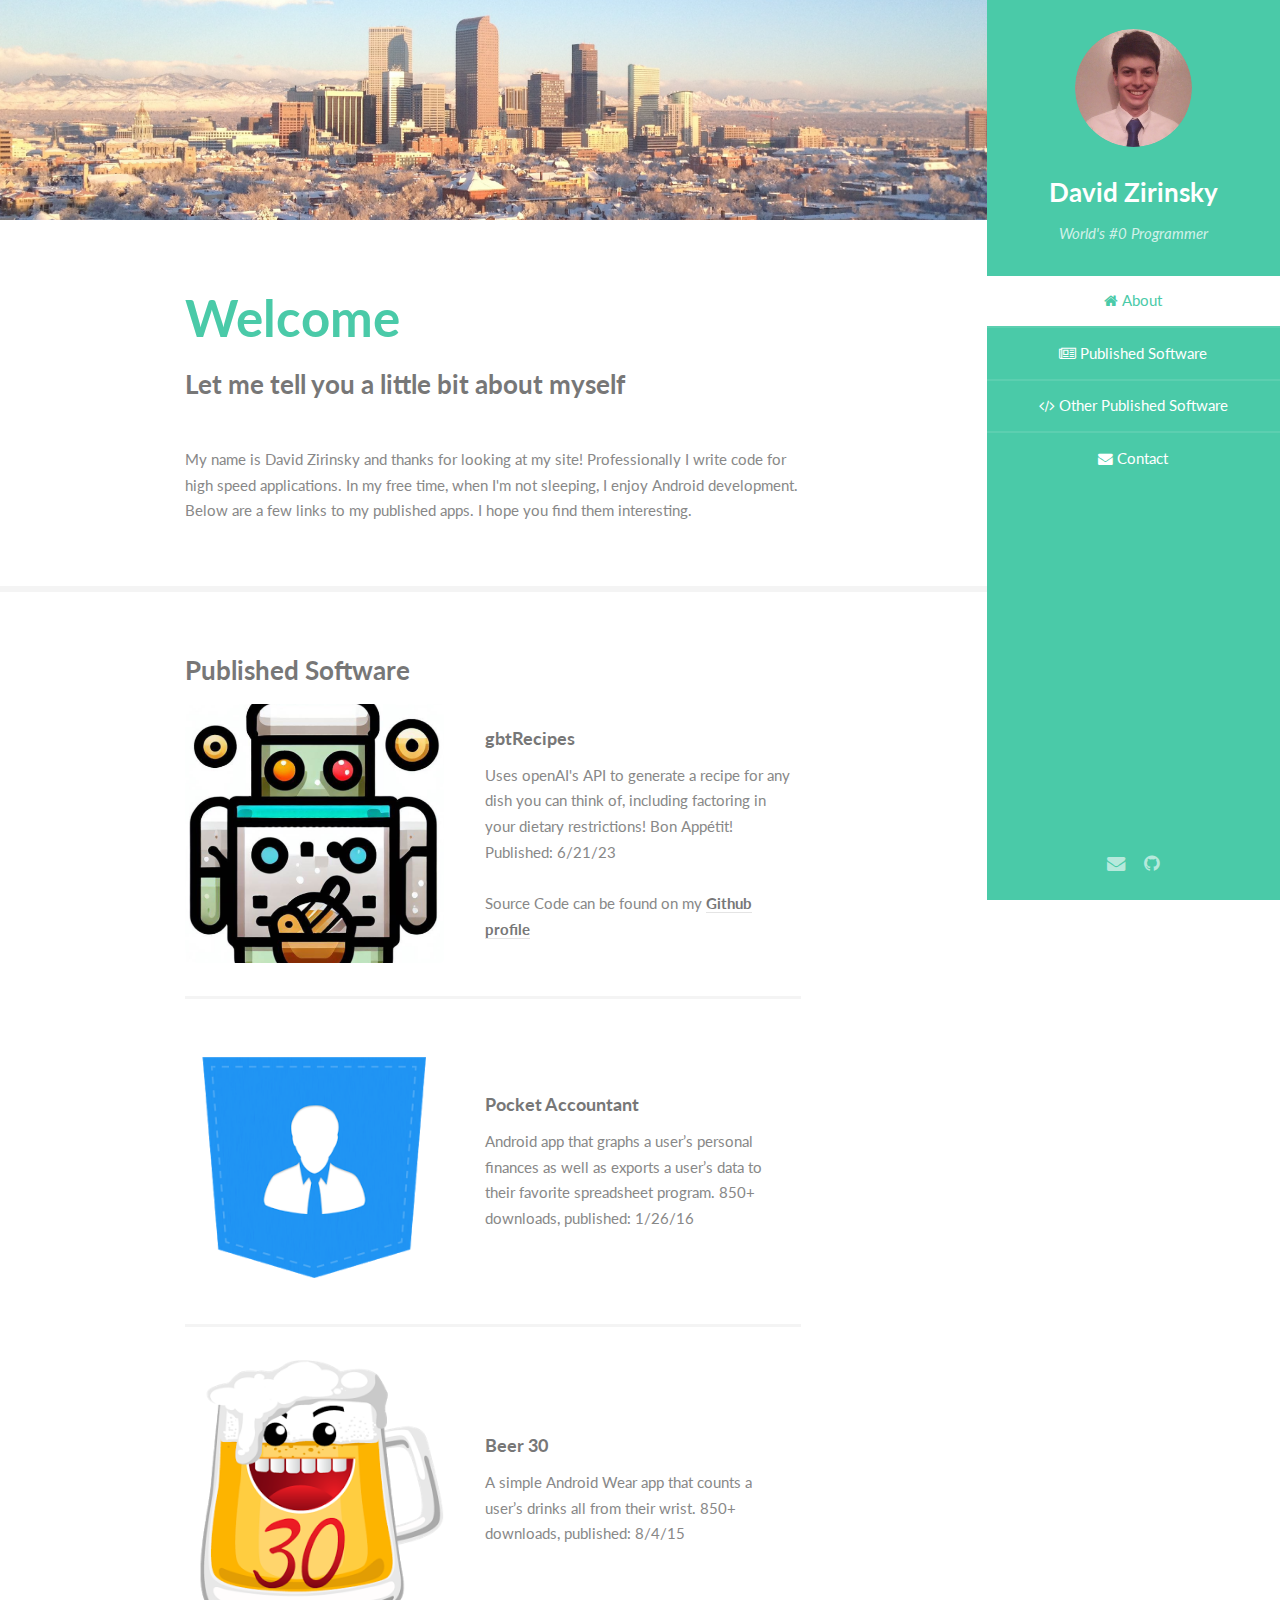
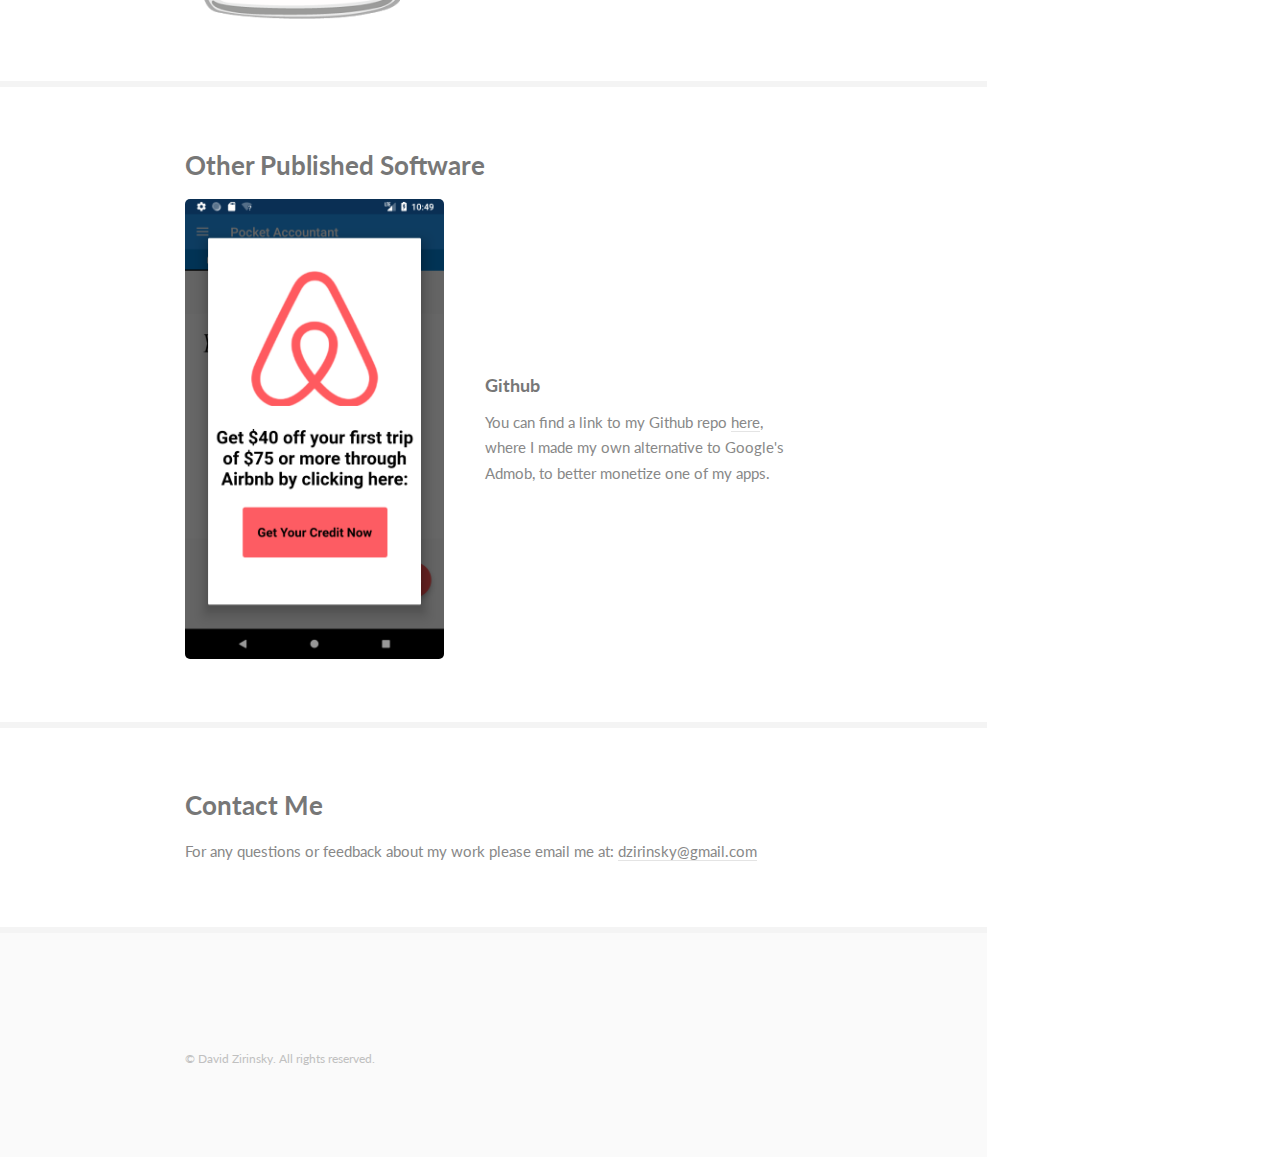
==== commit 61b142fc: "spreading the news about my latest app" ====
--- a/index.html
+++ b/index.html
@@ -7,15 +7,14 @@
 		<!--[if lte IE 8]><script src="assets/js/ie/html5shiv.js"></script><![endif]-->
 		<link rel="stylesheet" href="assets/css/main.css" />
 		<!--[if lte IE 8]><link rel="stylesheet" href="assets/css/ie8.css" /><![endif]-->
+		<!-- Google tag (gtag.js) -->
+		<script async src="https://www.googletagmanager.com/gtag/js?id=UA-75041643-2"></script>
 		<script>
-  			(function(i,s,o,g,r,a,m){i['GoogleAnalyticsObject']=r;i[r]=i[r]||function(){
-  			(i[r].q=i[r].q||[]).push(arguments)},i[r].l=1*new Date();a=s.createElement(o),
-  			m=s.getElementsByTagName(o)[0];a.async=1;a.src=g;m.parentNode.insertBefore(a,m)
-  			})(window,document,'script','https://www.google-analytics.com/analytics.js','ga');
-
-			ga('create', 'UA-75041643-2', 'auto');
- 			ga('send', 'pageview');
-
+		  window.dataLayer = window.dataLayer || [];
+		  function gtag(){dataLayer.push(arguments);}
+		  gtag('js', new Date());
+		
+		  gtag('config', 'UA-75041643-2');
 		</script>
 	</head>
 	<body>
@@ -31,7 +30,7 @@
 					<ul>
 						<li><a href="#one" class="active"><i class="fa fa-home" aria-hidden="true"></i>  About</a></li>
 						<li><a href="#two"><i class="fa fa-newspaper-o" aria-hidden="true"></i>  Published Software</a></li>
-						<li><a href="#three"><i class="fa fa-code" aria-hidden="true"></i>  Code Samples</a></li>
+						<li><a href="#three"><i class="fa fa-code" aria-hidden="true"></i>  Other Published Software</a></li>
 						<li><a href="#four"><i class="fa fa-envelope" aria-hidden="true"></i>  Contact</a></li>
 					</ul>
 				</nav>
@@ -75,10 +74,17 @@
 									
 									<div class="features">
 										<article>
-											<a href="https://play.google.com/store/apps/details?id=rapidrabbitsoftware.beer30&hl=en" class="image"><img src="images/beer_30.png" alt="" /></a>
+											<a href="https://play.google.com/store/apps/details?id=com.davidz.gbtrecipes" class="image"><img src="images/gbtRecipes.png" alt="" /></a>
+											
 											<div class="inner">
-												<h4><a href="https://play.google.com/store/apps/details?id=rapidrabbitsoftware.beer30&hl=en">Beer 30</a></h4>
-												<p>A simple Android Wear app that counts a user’s drinks all from their wrist. 850+ downloads, published: 8/4/15</p>
+												<h4><a href="https://play.google.com/store/apps/details?id=com.davidz.gbtrecipes">
+													gbtRecipes</a></h4>
+												<p>
+													Uses openAI's API to generate a recipe for any dish you can think of, including factoring in your dietary restrictions! Bon Appétit! Published: 6/21/23
+													<br>
+													<br>
+													Source Code can be found on my <b><a href="https://github.com/DavidZirinsky/gbtRecipies">Github profile</a></b>
+												</p>
 											</div>
 										</article>
 										<article>
@@ -92,15 +98,23 @@
 												</p>
 											</div>
 										</article>
+										<article>
+											<a href="https://play.google.com/store/apps/details?id=rapidrabbitsoftware.beer30&hl=en" class="image"><img src="images/beer_30.png" alt="" /></a>
+											<div class="inner">
+												<h4><a href="https://play.google.com/store/apps/details?id=rapidrabbitsoftware.beer30&hl=en">Beer 30</a></h4>
+												<p>A simple Android Wear app that counts a user’s drinks all from their wrist. 850+ downloads, published: 8/4/15</p>
+											</div>
+										</article>
+										
 										
 									</div>
 								</div>
 							</section>
 						
-						<!-- code samples-->
+						<!-- Other Published Software-->
 							<section id="three">
 								<div class="container">
-									<h3>Code Samples</h3>
+									<h3>Other Published Software</h3>
 
 <div class="features">
 										<article>
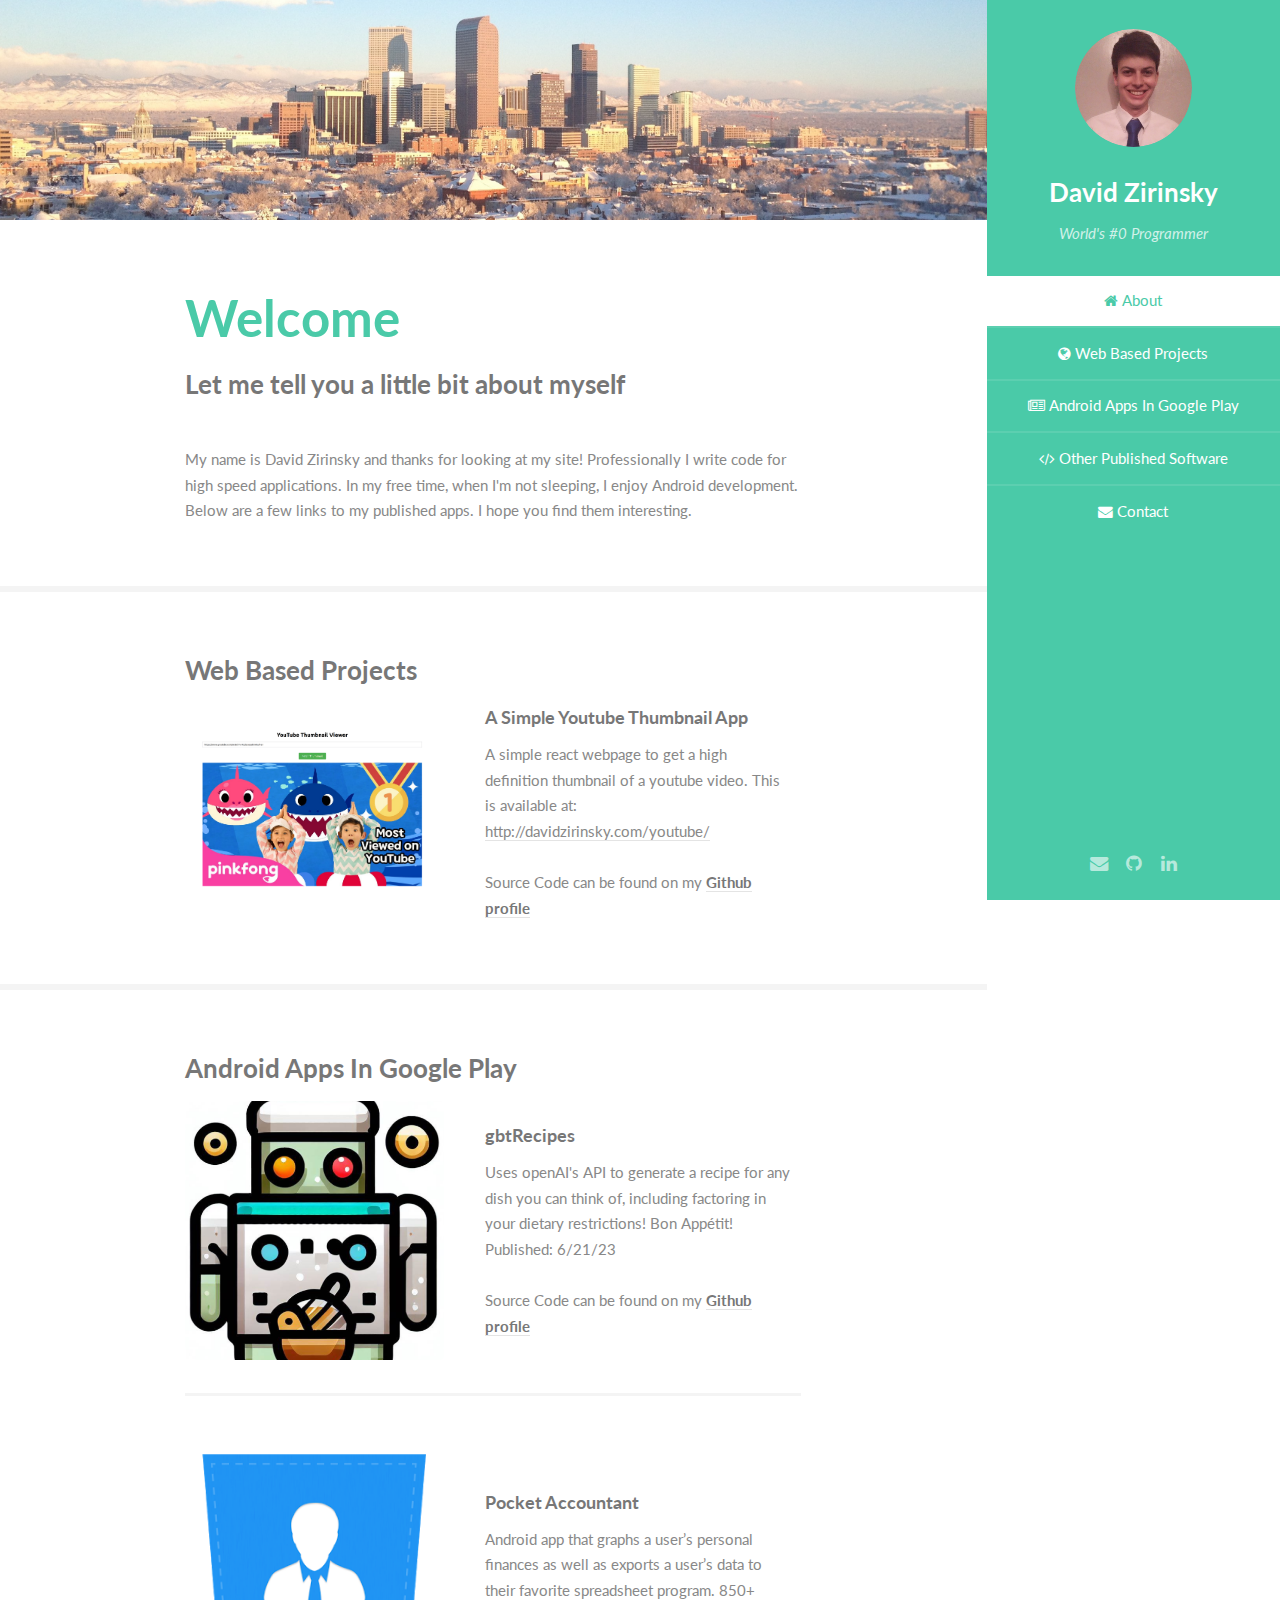
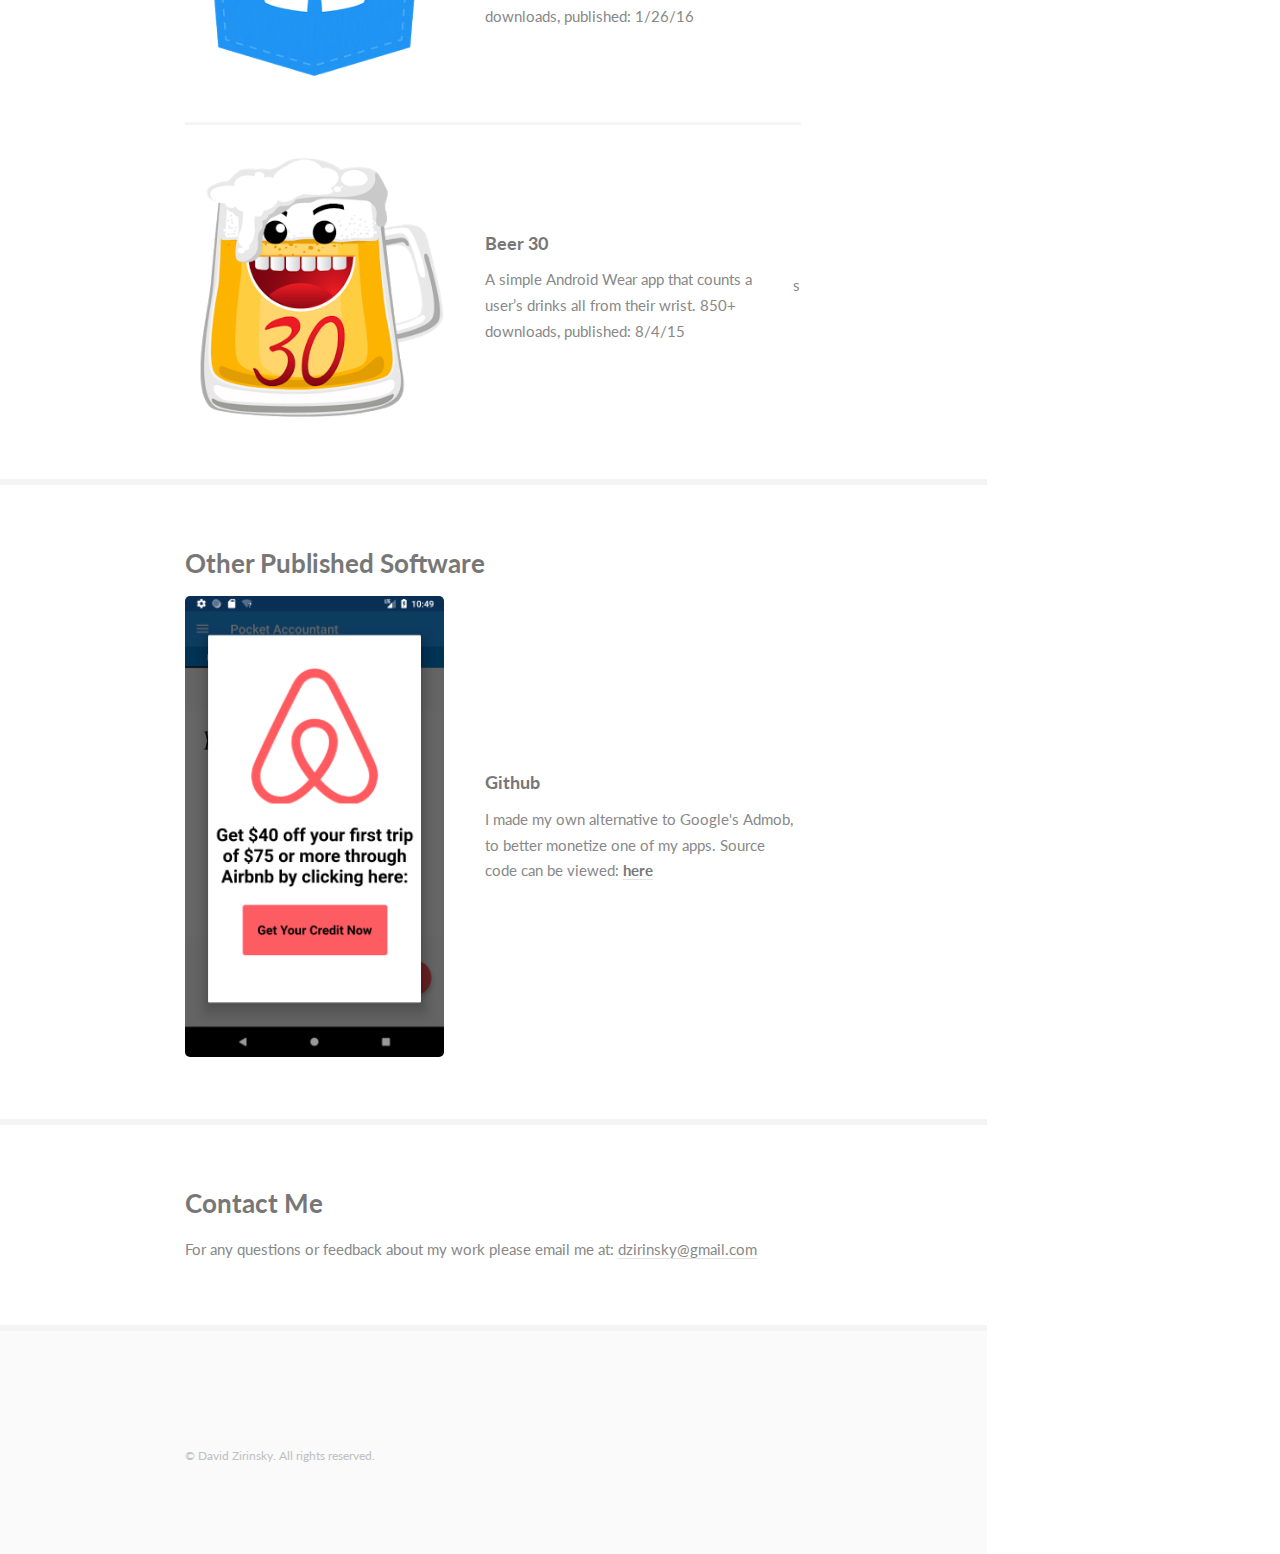
==== commit b9bb7dbd: "updating to show other categories of software I've published" ====
--- a/index.html
+++ b/index.html
@@ -29,9 +29,10 @@
 				<nav id="nav">
 					<ul>
 						<li><a href="#one" class="active"><i class="fa fa-home" aria-hidden="true"></i>  About</a></li>
-						<li><a href="#two"><i class="fa fa-newspaper-o" aria-hidden="true"></i>  Published Software</a></li>
-						<li><a href="#three"><i class="fa fa-code" aria-hidden="true"></i>  Other Published Software</a></li>
-						<li><a href="#four"><i class="fa fa-envelope" aria-hidden="true"></i>  Contact</a></li>
+						<li><a href="#two"><i class="fa fa-globe" aria-hidden="true"></i>  Web Based Projects</a></li>
+						<li><a href="#three"><i class="fa fa-newspaper-o" aria-hidden="true"></i>  Android Apps In Google Play</a></li>
+						<li><a href="#four"><i class="fa fa-code" aria-hidden="true"></i>  Other Published Software</a></li>
+						<li><a href="#five"><i class="fa fa-envelope" aria-hidden="true"></i>  Contact</a></li>
 					</ul>
 				</nav>
 				
@@ -40,6 +41,7 @@
 
 						<li><a href="mailto:dzirinsky@gmail.com" class="icon fa-envelope"><span class="label">Email</span></a></li>
 						<li><a href="https://github.com/DavidZirinsky/" class="icon fa-github"><span class="label">Github</span></a></li>
+						<li><a href="https://www.linkedin.com/in/davidzirinsky/" class="icon fa-linkedin"><span class="label">Github</span></a></li>
 
 					</ul>
 				</footer>
@@ -66,11 +68,34 @@
 								</div>
 							</section>
 
+						<!--contact -->
+						<section id="two">
+							<div class="container">
+								<h3>Web Based Projects</h3>
+								<div class="features">
+									<article>
+										<a href="http://davidzirinsky.com/youtube/" class="image"><img src="images/app.png" alt="" /></a>
+										
+										<div class="inner">
+											<h4><a href="http://davidzirinsky.com/youtube/">
+												A Simple Youtube Thumbnail App</a></h4>
+											<p>
+												A simple react webpage to get a high definition thumbnail of a youtube video. This is available at: <a href="http://davidzirinsky.com/youtube/">http://davidzirinsky.com/youtube/</a>
+												<br>
+												<br>
+												Source Code can be found on my <b><a href="https://github.com/DavidZirinsky/youtube-thumbnail-app">Github profile</a></b>
+											</p>
+										</div>
+									</article>
+								</div>
+							</div>
+						</section>
+
 						
 						<!-- Software -->
-							<section id="two">
+							<section id="three">
 								<div class="container">
-									<h3>Published Software</h3>
+									<h3>Android Apps In Google Play</h3>
 									
 									<div class="features">
 										<article>
@@ -103,7 +128,7 @@
 											<div class="inner">
 												<h4><a href="https://play.google.com/store/apps/details?id=rapidrabbitsoftware.beer30&hl=en">Beer 30</a></h4>
 												<p>A simple Android Wear app that counts a user’s drinks all from their wrist. 850+ downloads, published: 8/4/15</p>
-											</div>
+											</div>s
 										</article>
 										
 										
@@ -111,20 +136,20 @@
 								</div>
 							</section>
 						
-						<!-- Other Published Software-->
-							<section id="three">
+						<!-- Other Android Apps In Google Play-->
+							<section id="four">
 								<div class="container">
 									<h3>Other Published Software</h3>
 
-<div class="features">
-										<article>
-											<a href="https://github.com/DavidZirinsky/Custom-Ad" class="image"><img src="images/screenshot.png" alt="" /></a>
-											<div class="inner">
-												<h4><a href="https://github.com/DavidZirinsky/Custom-Ad">Github</a></h4>
-												<p>You can find a link to my Github repo <a href="https://github.com/DavidZirinsky/Custom-Ad">here</a>, where I made my own alternative to Google's Admob, to better monetize one of my apps.</p>
-											</div>
-										</article>
-</div>
+										<div class="features">
+											<article>
+												<a href="https://github.com/DavidZirinsky/Custom-Ad" class="image"><img src="images/screenshot.png" alt="" /></a>
+												<div class="inner">
+													<h4><a href="https://github.com/DavidZirinsky/Custom-Ad">Github</a></h4>
+													<p>I made my own alternative to Google's Admob, to better monetize one of my apps. Source code can be viewed: <b><a href="https://github.com/DavidZirinsky//Custom-Ad">here</a></b> </p>
+												</div>
+											</article>
+										</div>
 
 
 									
@@ -133,13 +158,10 @@
 							</section>						
 
 						<!--contact -->
-							<section id="four">
+							<section id="five">
 								<div class="container">
 									<h3>Contact Me</h3>
-									
-
-							<p>For any questions or feedback about my work please email me at: <a href="mailto:dzirinsky@gmail.com">dzirinsky@gmail.com</a></p>
-							
+										<p>For any questions or feedback about my work please email me at: <a href="mailto:dzirinsky@gmail.com">dzirinsky@gmail.com</a></p>
 								</div>
 							</section>
 						
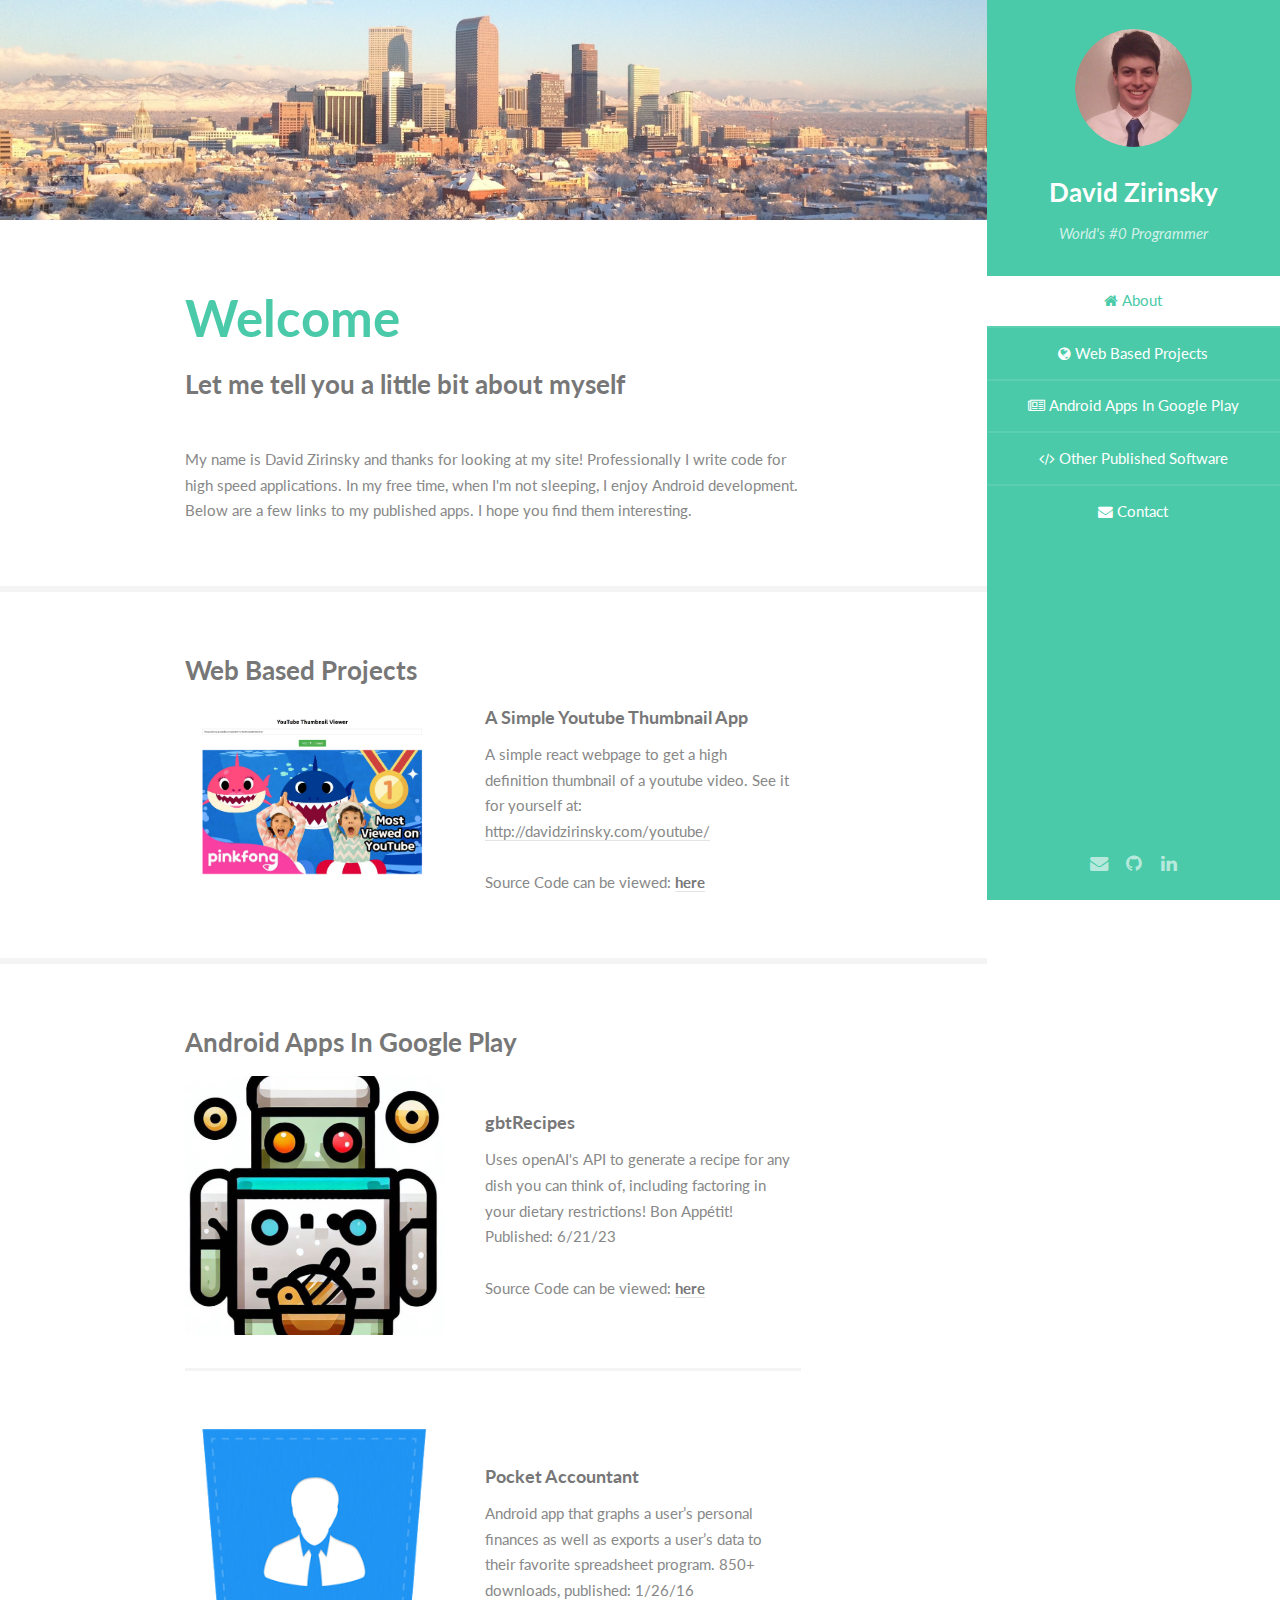
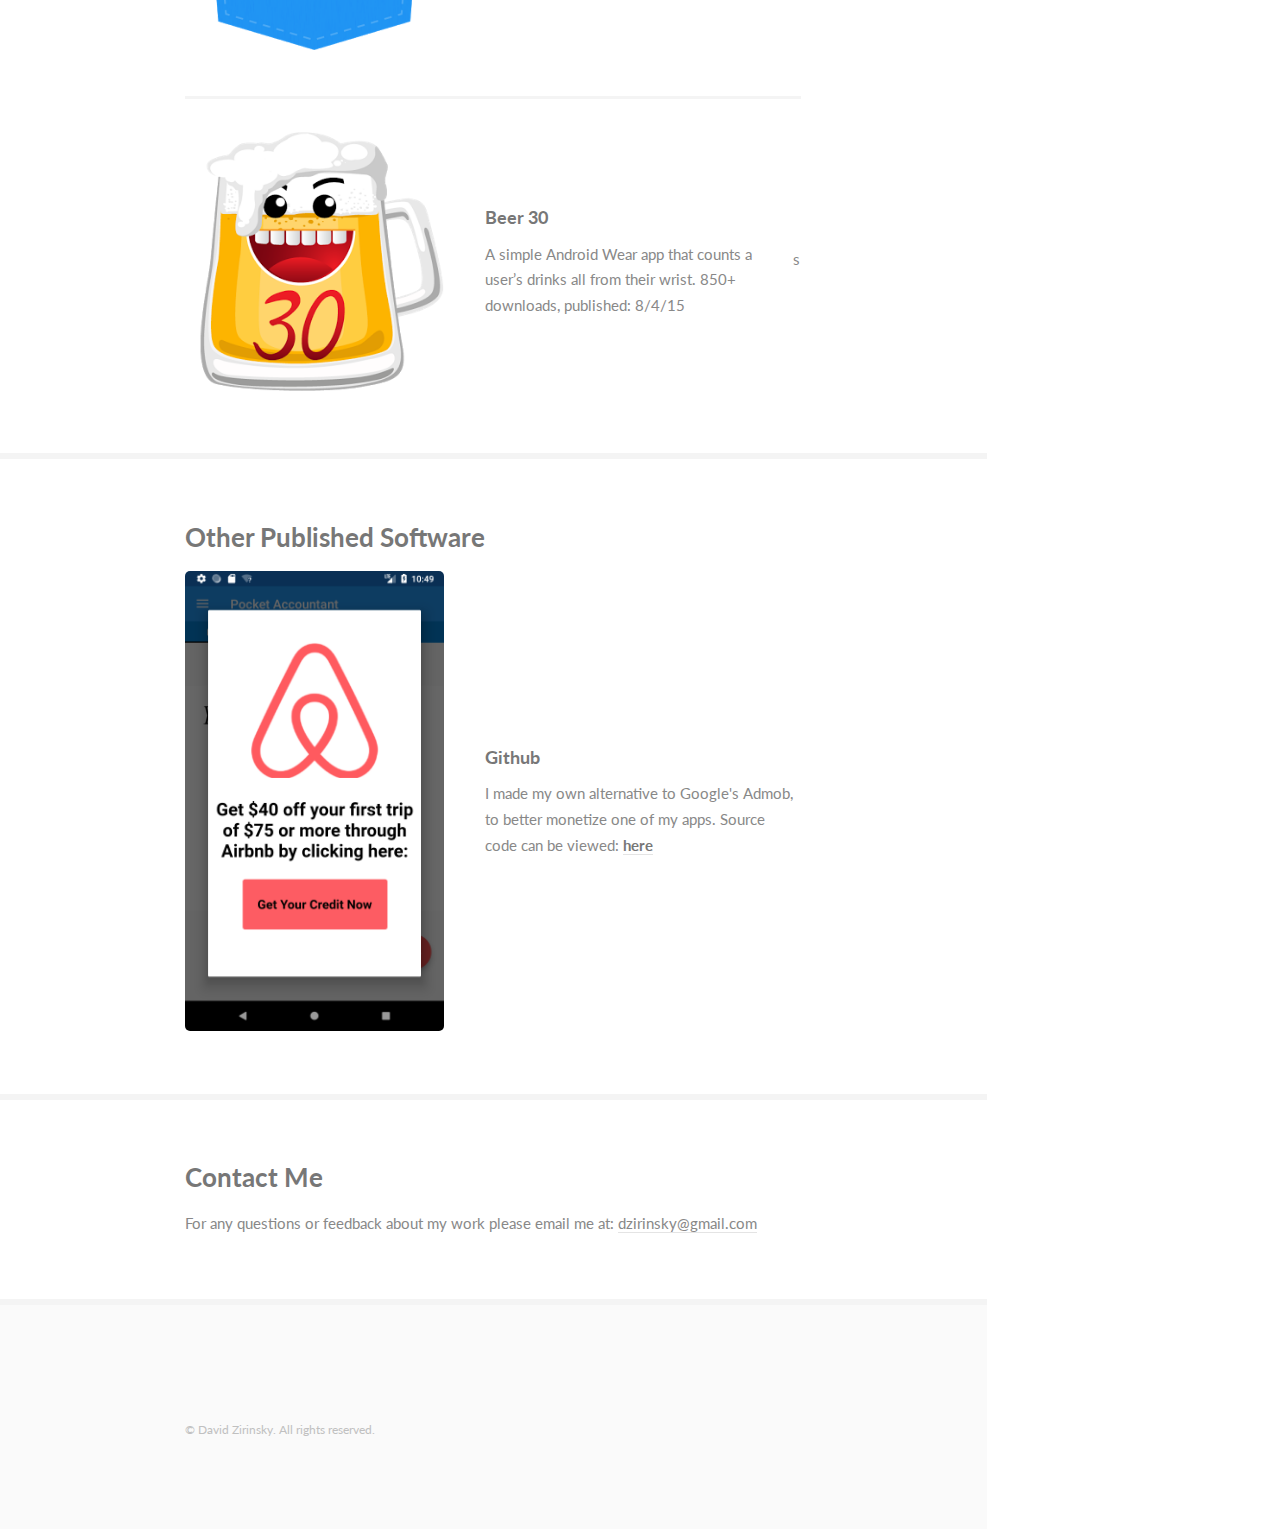
==== commit 3e862443: "update verbaige" ====
--- a/index.html
+++ b/index.html
@@ -80,10 +80,10 @@
 											<h4><a href="http://davidzirinsky.com/youtube/">
 												A Simple Youtube Thumbnail App</a></h4>
 											<p>
-												A simple react webpage to get a high definition thumbnail of a youtube video. This is available at: <a href="http://davidzirinsky.com/youtube/">http://davidzirinsky.com/youtube/</a>
+												A simple react webpage to get a high definition thumbnail of a youtube video. See it for yourself at: <a href="http://davidzirinsky.com/youtube/">http://davidzirinsky.com/youtube/</a>
 												<br>
 												<br>
-												Source Code can be found on my <b><a href="https://github.com/DavidZirinsky/youtube-thumbnail-app">Github profile</a></b>
+												Source Code can be viewed: <b><a href="https://github.com/DavidZirinsky/youtube-thumbnail-app">here</a></b>
 											</p>
 										</div>
 									</article>
@@ -108,7 +108,7 @@
 													Uses openAI's API to generate a recipe for any dish you can think of, including factoring in your dietary restrictions! Bon Appétit! Published: 6/21/23
 													<br>
 													<br>
-													Source Code can be found on my <b><a href="https://github.com/DavidZirinsky/gbtRecipies">Github profile</a></b>
+													Source Code can be viewed: <b><a href="https://github.com/DavidZirinsky/gbtRecipies">here</a></b>
 												</p>
 											</div>
 										</article>
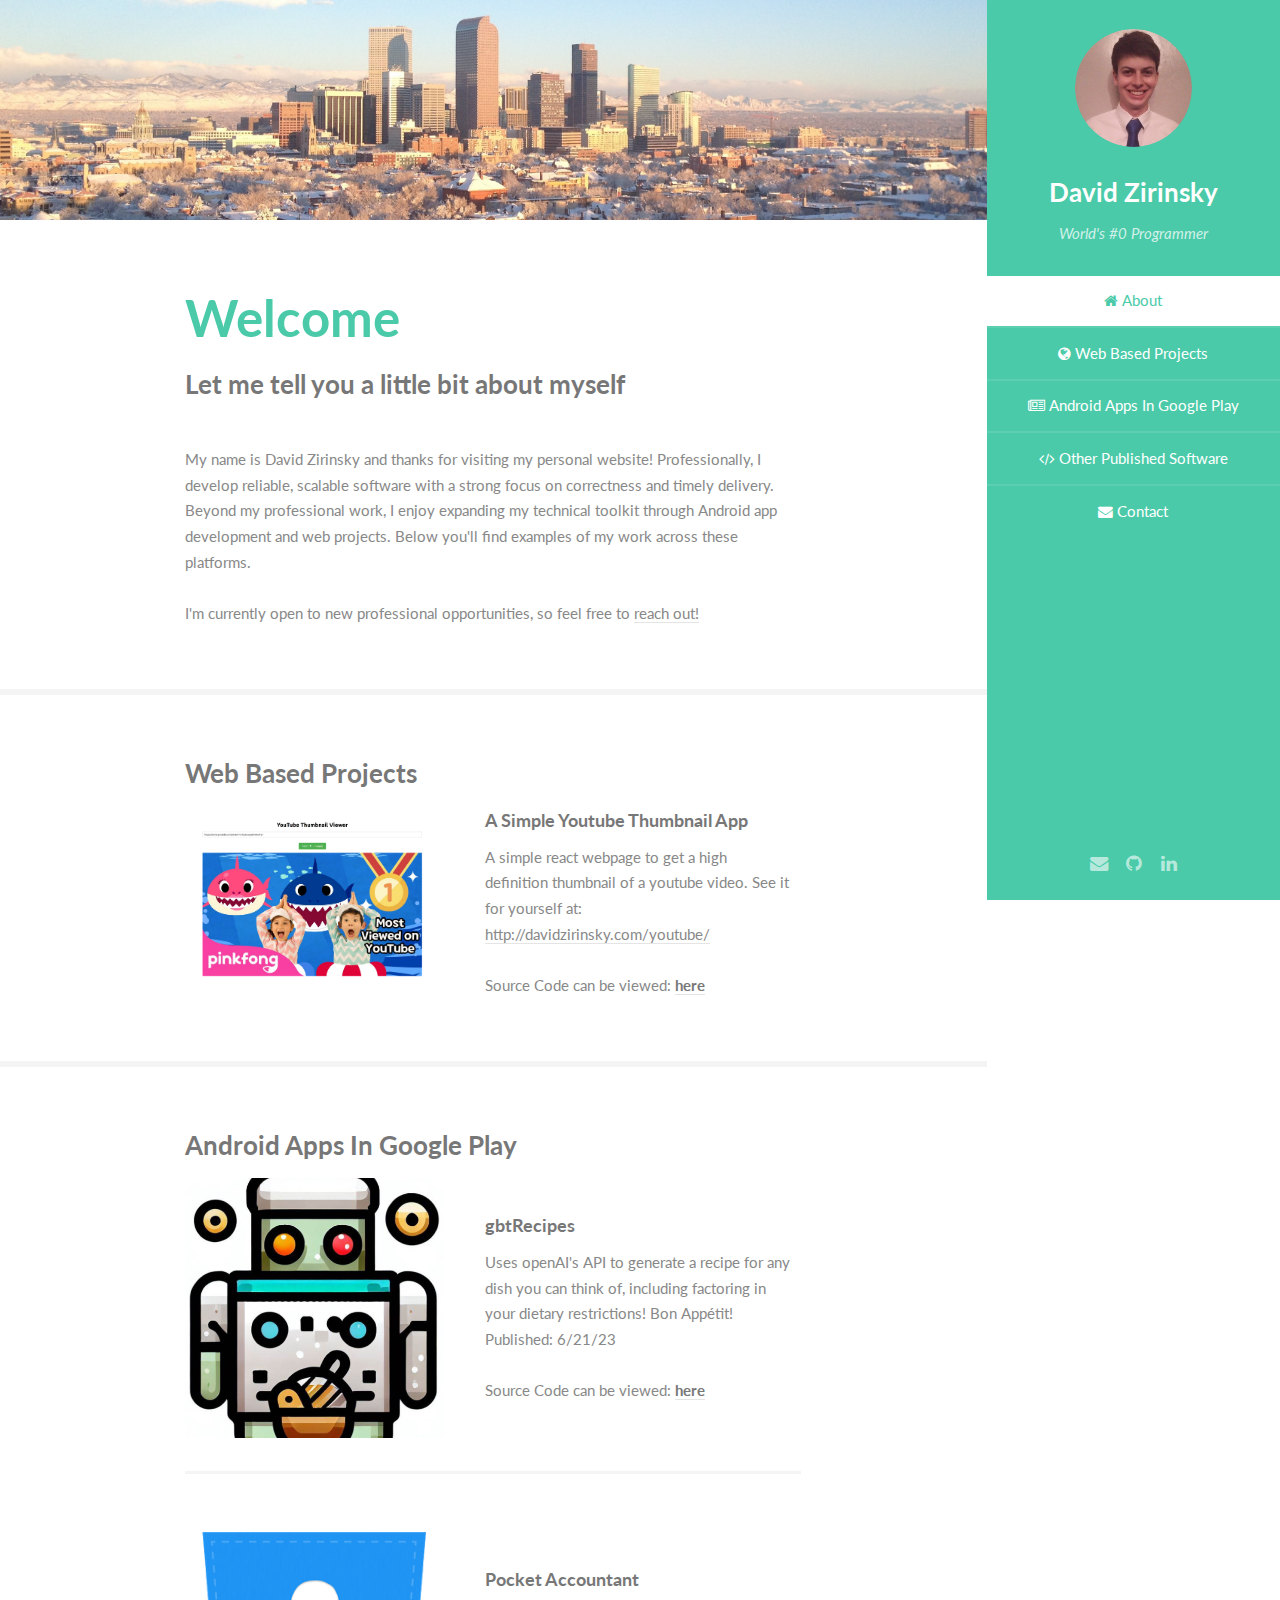
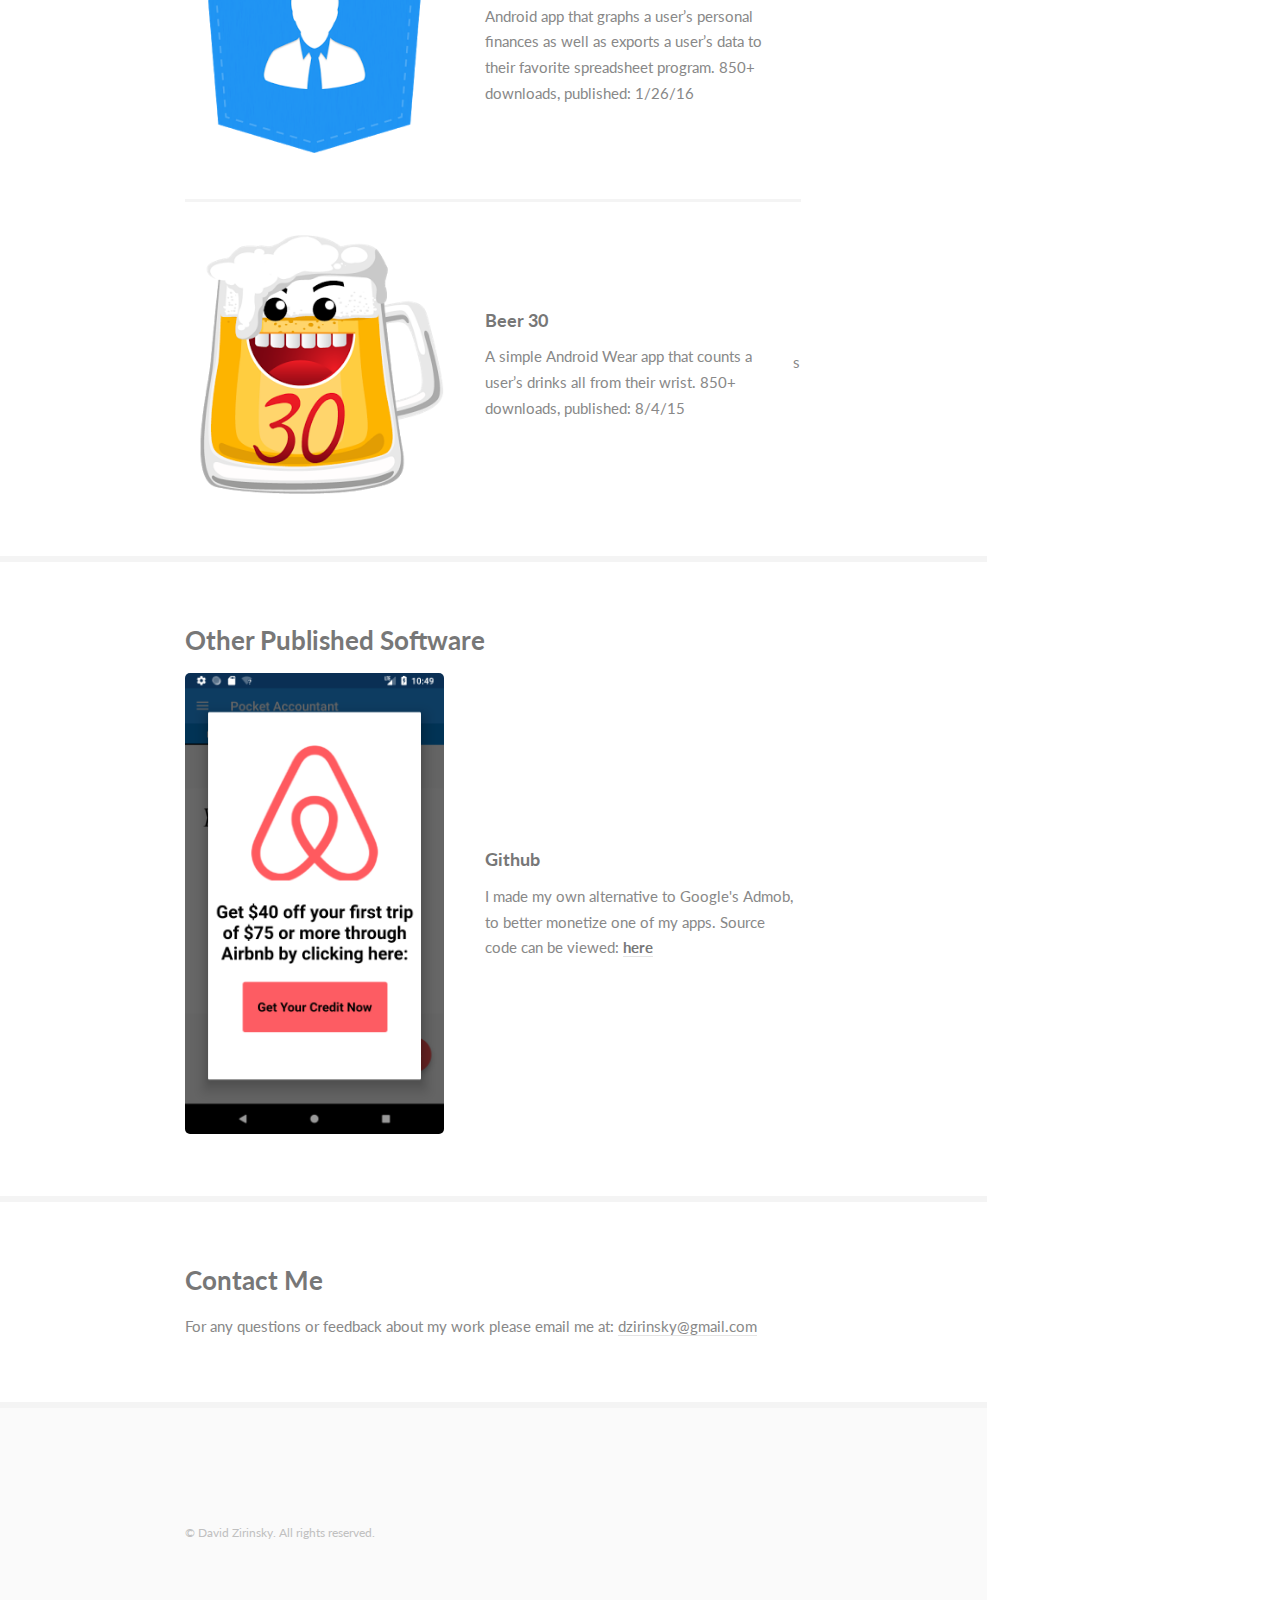
==== commit 3cdc5b6c: "updating my intro, I am open to work!" ====
--- a/index.html
+++ b/index.html
@@ -62,8 +62,10 @@
 										<p>Let me tell you a little bit about myself<br />
 
 									</header>
-									<p>My name is David Zirinsky and thanks for looking at my site! Professionally I write code for high speed applications. In my free time, when I'm not sleeping, I enjoy Android development.
-										Below are a few links to my published apps. I hope you find them interesting.
+									<p>My name is David Zirinsky and thanks for visiting my personal website! 
+										Professionally, I develop reliable, scalable software with a strong focus on correctness and timely delivery. 
+										Beyond my professional work, I enjoy expanding my technical toolkit through Android app development and web projects. 
+										Below you'll find examples of my work across these platforms. <br><br> I'm currently open to new professional opportunities, so feel free to <a href="#five">reach out!</a>
 									</p>
 								</div>
 							</section>
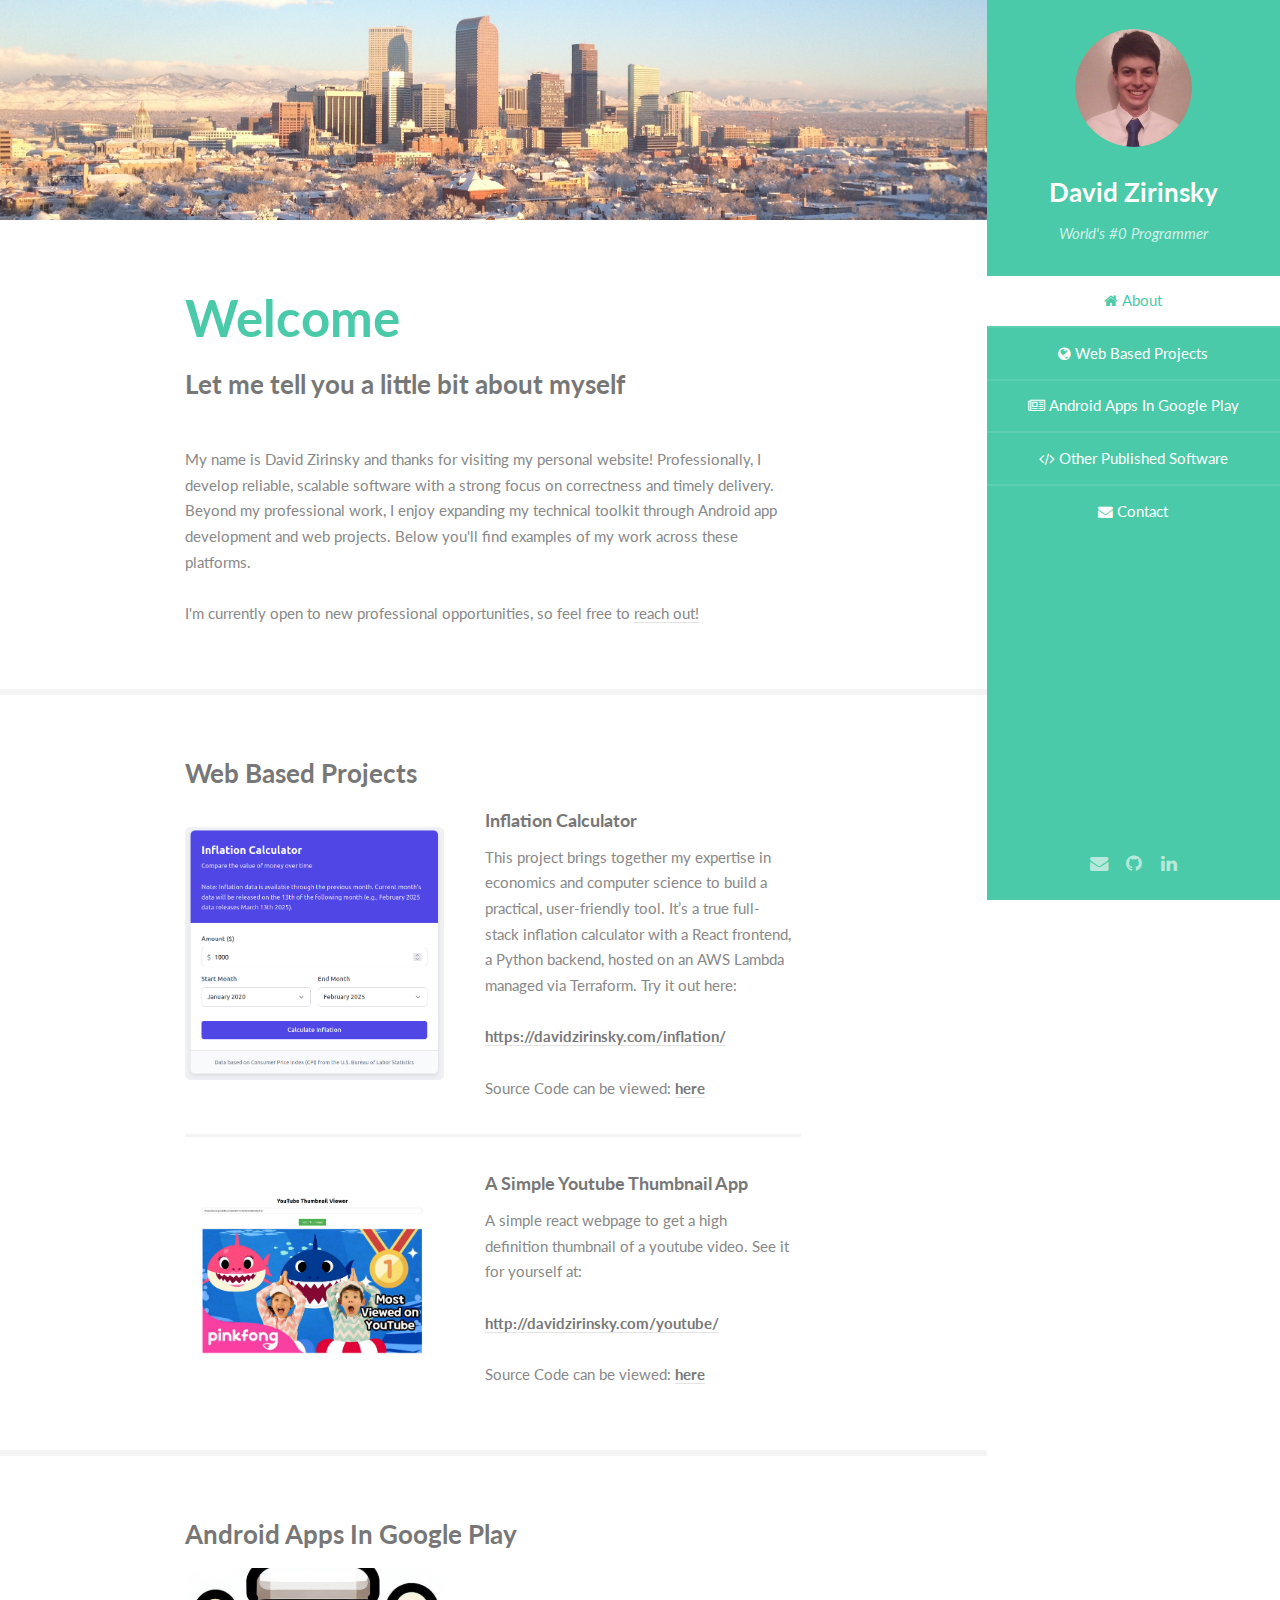
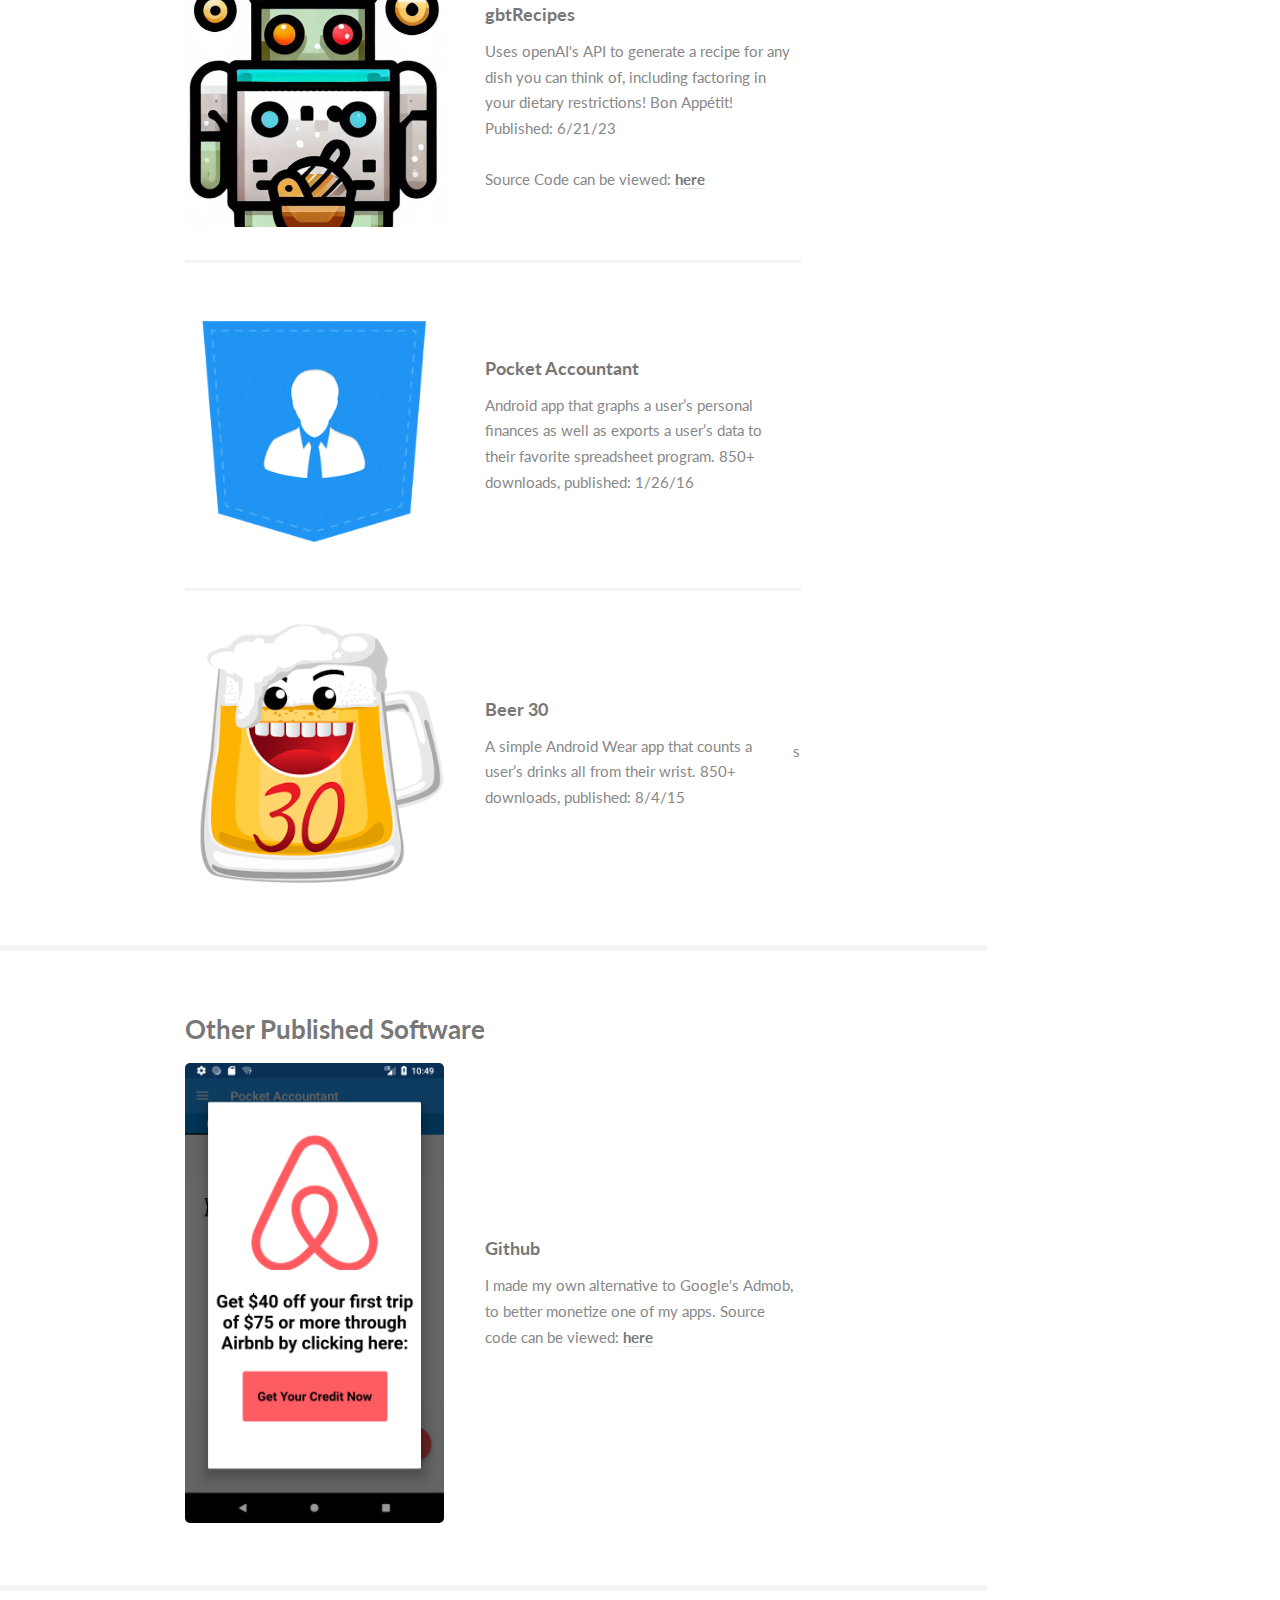
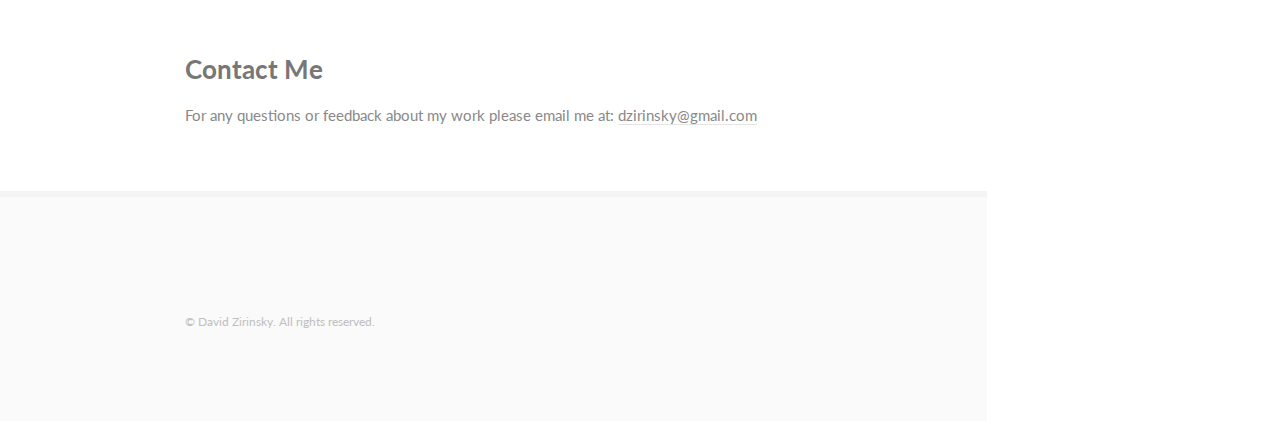
==== commit 76730526: "reference the inlfation calculator" ====
--- a/index.html
+++ b/index.html
@@ -1,193 +1,247 @@
 <!DOCTYPE HTML>
 <html>
-	<head>
-		<title>David Zirinsky's Personal Site</title>
-		<meta charset="utf-8" />
-		<meta name="viewport" content="width=device-width, initial-scale=1" />
-		<!--[if lte IE 8]><script src="assets/js/ie/html5shiv.js"></script><![endif]-->
-		<link rel="stylesheet" href="assets/css/main.css" />
-		<!--[if lte IE 8]><link rel="stylesheet" href="assets/css/ie8.css" /><![endif]-->
-		<!-- Google tag (gtag.js) -->
-		<script async src="https://www.googletagmanager.com/gtag/js?id=UA-75041643-2"></script>
-		<script>
-		  window.dataLayer = window.dataLayer || [];
-		  function gtag(){dataLayer.push(arguments);}
-		  gtag('js', new Date());
-		
-		  gtag('config', 'UA-75041643-2');
-		</script>
-	</head>
-	<body>
-
-		<!-- Header -->
-			<section id="header">
-				<header>
-					<span class="image avatar"><img src="images/avatar.jpg" alt="" /></span>
-					<h1 id="logo"><a href="#">David Zirinsky</a></h1>
-					<p>World's #0 Programmer</p>
-				</header>
-				<nav id="nav">
-					<ul>
-						<li><a href="#one" class="active"><i class="fa fa-home" aria-hidden="true"></i>  About</a></li>
-						<li><a href="#two"><i class="fa fa-globe" aria-hidden="true"></i>  Web Based Projects</a></li>
-						<li><a href="#three"><i class="fa fa-newspaper-o" aria-hidden="true"></i>  Android Apps In Google Play</a></li>
-						<li><a href="#four"><i class="fa fa-code" aria-hidden="true"></i>  Other Published Software</a></li>
-						<li><a href="#five"><i class="fa fa-envelope" aria-hidden="true"></i>  Contact</a></li>
+
+<head>
+	<title>David Zirinsky's Personal Site</title>
+	<meta charset="utf-8" />
+	<meta name="viewport" content="width=device-width, initial-scale=1" />
+	<!--[if lte IE 8]><script src="assets/js/ie/html5shiv.js"></script><![endif]-->
+	<link rel="stylesheet" href="assets/css/main.css" />
+	<!--[if lte IE 8]><link rel="stylesheet" href="assets/css/ie8.css" /><![endif]-->
+	<!-- Google tag (gtag.js) -->
+	<script async src="https://www.googletagmanager.com/gtag/js?id=UA-75041643-2"></script>
+	<script>
+		window.dataLayer = window.dataLayer || [];
+		function gtag() { dataLayer.push(arguments); }
+		gtag('js', new Date());
+
+		gtag('config', 'UA-75041643-2');
+	</script>
+</head>
+
+<body>
+
+	<!-- Header -->
+	<section id="header">
+		<header>
+			<span class="image avatar"><img src="images/avatar.jpg" alt="" /></span>
+			<h1 id="logo"><a href="#">David Zirinsky</a></h1>
+			<p>World's #0 Programmer</p>
+		</header>
+		<nav id="nav">
+			<ul>
+				<li><a href="#one" class="active"><i class="fa fa-home" aria-hidden="true"></i> About</a></li>
+				<li><a href="#two"><i class="fa fa-globe" aria-hidden="true"></i> Web Based Projects</a></li>
+				<li><a href="#three"><i class="fa fa-newspaper-o" aria-hidden="true"></i> Android Apps In Google
+						Play</a></li>
+				<li><a href="#four"><i class="fa fa-code" aria-hidden="true"></i> Other Published Software</a></li>
+				<li><a href="#five"><i class="fa fa-envelope" aria-hidden="true"></i> Contact</a></li>
+			</ul>
+		</nav>
+
+		<footer>
+			<ul class="icons">
+
+				<li><a href="mailto:dzirinsky@gmail.com" class="icon fa-envelope"><span class="label">Email</span></a>
+				</li>
+				<li><a href="https://github.com/DavidZirinsky/" class="icon fa-github"><span
+							class="label">Github</span></a></li>
+				<li><a href="https://www.linkedin.com/in/davidzirinsky/" class="icon fa-linkedin"><span
+							class="label">Github</span></a></li>
+
+			</ul>
+		</footer>
+
+	</section>
+
+	<!-- Wrapper -->
+	<div id="wrapper">
+
+		<!-- Main -->
+		<div id="main">
+
+			<!-- About -->
+			<section id="one">
+				<div class="container">
+					<header class="major">
+						<h2>Welcome</h2>
+						<p>Let me tell you a little bit about myself<br />
+
+					</header>
+					<p>My name is David Zirinsky and thanks for visiting my personal website!
+						Professionally, I develop reliable, scalable software with a strong focus on correctness and
+						timely delivery.
+						Beyond my professional work, I enjoy expanding my technical toolkit through Android app
+						development and web projects.
+						Below you'll find examples of my work across these platforms. <br><br> I'm currently open to new
+						professional opportunities, so feel free to <a href="#five">reach out!</a>
+					</p>
+				</div>
+			</section>
+
+			<!-- Web Projects -->
+			<section id="two">
+				<div class="container">
+					<h3>Web Based Projects</h3>
+					<div class="features">
+						<article>
+							<a href="https://davidzirinsky.com/inflation/" class="image"><img src="images/inflation.png"
+									alt="" /></a>
+
+							<div class="inner">
+								<h4><a href="https://davidzirinsky.com/inflation/">
+										Inflation Calculator</a></h4>
+								<p>
+									This project brings together my expertise in economics and computer science to build
+									a practical, user-friendly tool.
+									It’s a true full-stack inflation calculator with a React frontend,
+									a Python backend, hosted on an AWS Lambda managed via Terraform. Try it out
+									here:
+									<br>
+									<br>
+									<b><a
+											href="https://davidzirinsky.com/inflation/">https://davidzirinsky.com/inflation/</a></b>
+									<br>
+									<br>
+									Source Code can be viewed: <b><a
+											href="https://github.com/DavidZirinsky/InflationCalc">here</a></b>
+								</p>
+							</div>
+						</article>
+						<article>
+							<a href="http://davidzirinsky.com/youtube/" class="image"><img src="images/app.png"
+									alt="" /></a>
+
+							<div class="inner">
+								<h4><a href="http://davidzirinsky.com/youtube/">
+										A Simple Youtube Thumbnail App</a></h4>
+								<p>
+									A simple react webpage to get a high definition thumbnail of a youtube video. See it
+									for yourself at:
+									<br>
+									<br><b>
+										<a
+											href="http://davidzirinsky.com/youtube/">http://davidzirinsky.com/youtube/</a></b>
+									<br>
+									<br>
+									Source Code can be viewed: <b><a
+											href="https://github.com/DavidZirinsky/youtube-thumbnail-app">here</a></b>
+								</p>
+							</div>
+						</article>
+					</div>
+				</div>
+			</section>
+
+
+			<!-- Software -->
+			<section id="three">
+				<div class="container">
+					<h3>Android Apps In Google Play</h3>
+
+					<div class="features">
+						<article>
+							<a href="https://play.google.com/store/apps/details?id=com.davidz.gbtrecipes"
+								class="image"><img src="images/gbtRecipes.png" alt="" /></a>
+
+							<div class="inner">
+								<h4><a href="https://play.google.com/store/apps/details?id=com.davidz.gbtrecipes">
+										gbtRecipes</a></h4>
+								<p>
+									Uses openAI's API to generate a recipe for any dish you can think of, including
+									factoring in your dietary restrictions! Bon Appétit! Published: 6/21/23
+									<br>
+									<br>
+									Source Code can be viewed: <b><a
+											href="https://github.com/DavidZirinsky/gbtRecipies">here</a></b>
+								</p>
+							</div>
+						</article>
+						<article>
+							<a href="https://play.google.com/store/apps/details?id=com.DavidZirinsky.PocketAccountant&hl=en"
+								class="image"><img src="images/pocket accountant.png" alt="" /></a>
+
+							<div class="inner">
+								<h4><a
+										href="https://play.google.com/store/apps/details?id=com.DavidZirinsky.PocketAccountant&hl=en">
+										Pocket Accountant</a></h4>
+								<p>
+									Android app that graphs a user’s personal finances as well as exports a user’s data
+									to their favorite spreadsheet program. 850+ downloads, published: 1/26/16
+								</p>
+							</div>
+						</article>
+						<article>
+							<a href="https://play.google.com/store/apps/details?id=rapidrabbitsoftware.beer30&hl=en"
+								class="image"><img src="images/beer_30.png" alt="" /></a>
+							<div class="inner">
+								<h4><a
+										href="https://play.google.com/store/apps/details?id=rapidrabbitsoftware.beer30&hl=en">Beer
+										30</a></h4>
+								<p>A simple Android Wear app that counts a user’s drinks all from their wrist. 850+
+									downloads, published: 8/4/15</p>
+							</div>s
+						</article>
+
+
+					</div>
+				</div>
+			</section>
+
+			<!-- Other Android Apps In Google Play-->
+			<section id="four">
+				<div class="container">
+					<h3>Other Published Software</h3>
+
+					<div class="features">
+						<article>
+							<a href="https://github.com/DavidZirinsky/Custom-Ad" class="image"><img
+									src="images/screenshot.png" alt="" /></a>
+							<div class="inner">
+								<h4><a href="https://github.com/DavidZirinsky/Custom-Ad">Github</a></h4>
+								<p>I made my own alternative to Google's Admob, to better monetize one of my apps.
+									Source code can be viewed: <b><a
+											href="https://github.com/DavidZirinsky//Custom-Ad">here</a></b> </p>
+							</div>
+						</article>
+					</div>
+
+
+
 					</ul>
-				</nav>
-				
-				<footer>
-					<ul class="icons">
-
-						<li><a href="mailto:dzirinsky@gmail.com" class="icon fa-envelope"><span class="label">Email</span></a></li>
-						<li><a href="https://github.com/DavidZirinsky/" class="icon fa-github"><span class="label">Github</span></a></li>
-						<li><a href="https://www.linkedin.com/in/davidzirinsky/" class="icon fa-linkedin"><span class="label">Github</span></a></li>
-
+				</div>
+			</section>
+
+			<!--contact -->
+			<section id="five">
+				<div class="container">
+					<h3>Contact Me</h3>
+					<p>For any questions or feedback about my work please email me at: <a
+							href="mailto:dzirinsky@gmail.com">dzirinsky@gmail.com</a></p>
+				</div>
+			</section>
+
+
+
+			<section id="footer">
+				<div class="container">
+					<ul class="copyright">
+						<li>&copy; David Zirinsky. All rights reserved.</li>
 					</ul>
-				</footer>
-			
-			</section>
-
-		<!-- Wrapper -->
-			<div id="wrapper">
-
-				<!-- Main -->
-					<div id="main">
-
-						<!-- About -->
-							<section id="one">
-								<div class="container">
-									<header class="major">
-										<h2>Welcome</h2>
-										<p>Let me tell you a little bit about myself<br />
-
-									</header>
-									<p>My name is David Zirinsky and thanks for visiting my personal website! 
-										Professionally, I develop reliable, scalable software with a strong focus on correctness and timely delivery. 
-										Beyond my professional work, I enjoy expanding my technical toolkit through Android app development and web projects. 
-										Below you'll find examples of my work across these platforms. <br><br> I'm currently open to new professional opportunities, so feel free to <a href="#five">reach out!</a>
-									</p>
-								</div>
-							</section>
-
-						<!--contact -->
-						<section id="two">
-							<div class="container">
-								<h3>Web Based Projects</h3>
-								<div class="features">
-									<article>
-										<a href="http://davidzirinsky.com/youtube/" class="image"><img src="images/app.png" alt="" /></a>
-										
-										<div class="inner">
-											<h4><a href="http://davidzirinsky.com/youtube/">
-												A Simple Youtube Thumbnail App</a></h4>
-											<p>
-												A simple react webpage to get a high definition thumbnail of a youtube video. See it for yourself at: <a href="http://davidzirinsky.com/youtube/">http://davidzirinsky.com/youtube/</a>
-												<br>
-												<br>
-												Source Code can be viewed: <b><a href="https://github.com/DavidZirinsky/youtube-thumbnail-app">here</a></b>
-											</p>
-										</div>
-									</article>
-								</div>
-							</div>
-						</section>
-
-						
-						<!-- Software -->
-							<section id="three">
-								<div class="container">
-									<h3>Android Apps In Google Play</h3>
-									
-									<div class="features">
-										<article>
-											<a href="https://play.google.com/store/apps/details?id=com.davidz.gbtrecipes" class="image"><img src="images/gbtRecipes.png" alt="" /></a>
-											
-											<div class="inner">
-												<h4><a href="https://play.google.com/store/apps/details?id=com.davidz.gbtrecipes">
-													gbtRecipes</a></h4>
-												<p>
-													Uses openAI's API to generate a recipe for any dish you can think of, including factoring in your dietary restrictions! Bon Appétit! Published: 6/21/23
-													<br>
-													<br>
-													Source Code can be viewed: <b><a href="https://github.com/DavidZirinsky/gbtRecipies">here</a></b>
-												</p>
-											</div>
-										</article>
-										<article>
-											<a href="https://play.google.com/store/apps/details?id=com.DavidZirinsky.PocketAccountant&hl=en" class="image"><img src="images/pocket accountant.png" alt="" /></a>
-											
-											<div class="inner">
-												<h4><a href="https://play.google.com/store/apps/details?id=com.DavidZirinsky.PocketAccountant&hl=en">
-													Pocket Accountant</a></h4>
-												<p>
-													Android app that graphs a user’s personal finances as well as exports a user’s data to their favorite spreadsheet program.  850+ downloads, published: 1/26/16
-												</p>
-											</div>
-										</article>
-										<article>
-											<a href="https://play.google.com/store/apps/details?id=rapidrabbitsoftware.beer30&hl=en" class="image"><img src="images/beer_30.png" alt="" /></a>
-											<div class="inner">
-												<h4><a href="https://play.google.com/store/apps/details?id=rapidrabbitsoftware.beer30&hl=en">Beer 30</a></h4>
-												<p>A simple Android Wear app that counts a user’s drinks all from their wrist. 850+ downloads, published: 8/4/15</p>
-											</div>s
-										</article>
-										
-										
-									</div>
-								</div>
-							</section>
-						
-						<!-- Other Android Apps In Google Play-->
-							<section id="four">
-								<div class="container">
-									<h3>Other Published Software</h3>
-
-										<div class="features">
-											<article>
-												<a href="https://github.com/DavidZirinsky/Custom-Ad" class="image"><img src="images/screenshot.png" alt="" /></a>
-												<div class="inner">
-													<h4><a href="https://github.com/DavidZirinsky/Custom-Ad">Github</a></h4>
-													<p>I made my own alternative to Google's Admob, to better monetize one of my apps. Source code can be viewed: <b><a href="https://github.com/DavidZirinsky//Custom-Ad">here</a></b> </p>
-												</div>
-											</article>
-										</div>
-
-
-									
-									</ul>
-								</div>
-							</section>						
-
-						<!--contact -->
-							<section id="five">
-								<div class="container">
-									<h3>Contact Me</h3>
-										<p>For any questions or feedback about my work please email me at: <a href="mailto:dzirinsky@gmail.com">dzirinsky@gmail.com</a></p>
-								</div>
-							</section>
-						
-
-
-					<section id="footer">
-						<div class="container">
-							<ul class="copyright">
-								<li>&copy; David Zirinsky. All rights reserved.</li>
-							</ul>
-						</div>
-					</section>
-
-			</div>
+				</div>
+			</section>
+
+		</div>
 
 		<!-- Scripts -->
-			<script src="assets/js/jquery.min.js"></script>
-			<script src="assets/js/jquery.scrollzer.min.js"></script>
-			<script src="assets/js/jquery.scrolly.min.js"></script>
-			<script src="assets/js/skel.min.js"></script>
-			<script src="assets/js/util.js"></script>
-			<!--[if lte IE 8]><script src="assets/js/ie/respond.min.js"></script><![endif]-->
-			<script src="assets/js/main.js"></script>
-
-	</body>
-	
-</html>
+		<script src="assets/js/jquery.min.js"></script>
+		<script src="assets/js/jquery.scrollzer.min.js"></script>
+		<script src="assets/js/jquery.scrolly.min.js"></script>
+		<script src="assets/js/skel.min.js"></script>
+		<script src="assets/js/util.js"></script>
+		<!--[if lte IE 8]><script src="assets/js/ie/respond.min.js"></script><![endif]-->
+		<script src="assets/js/main.js"></script>
+
+</body>
+
+</html>